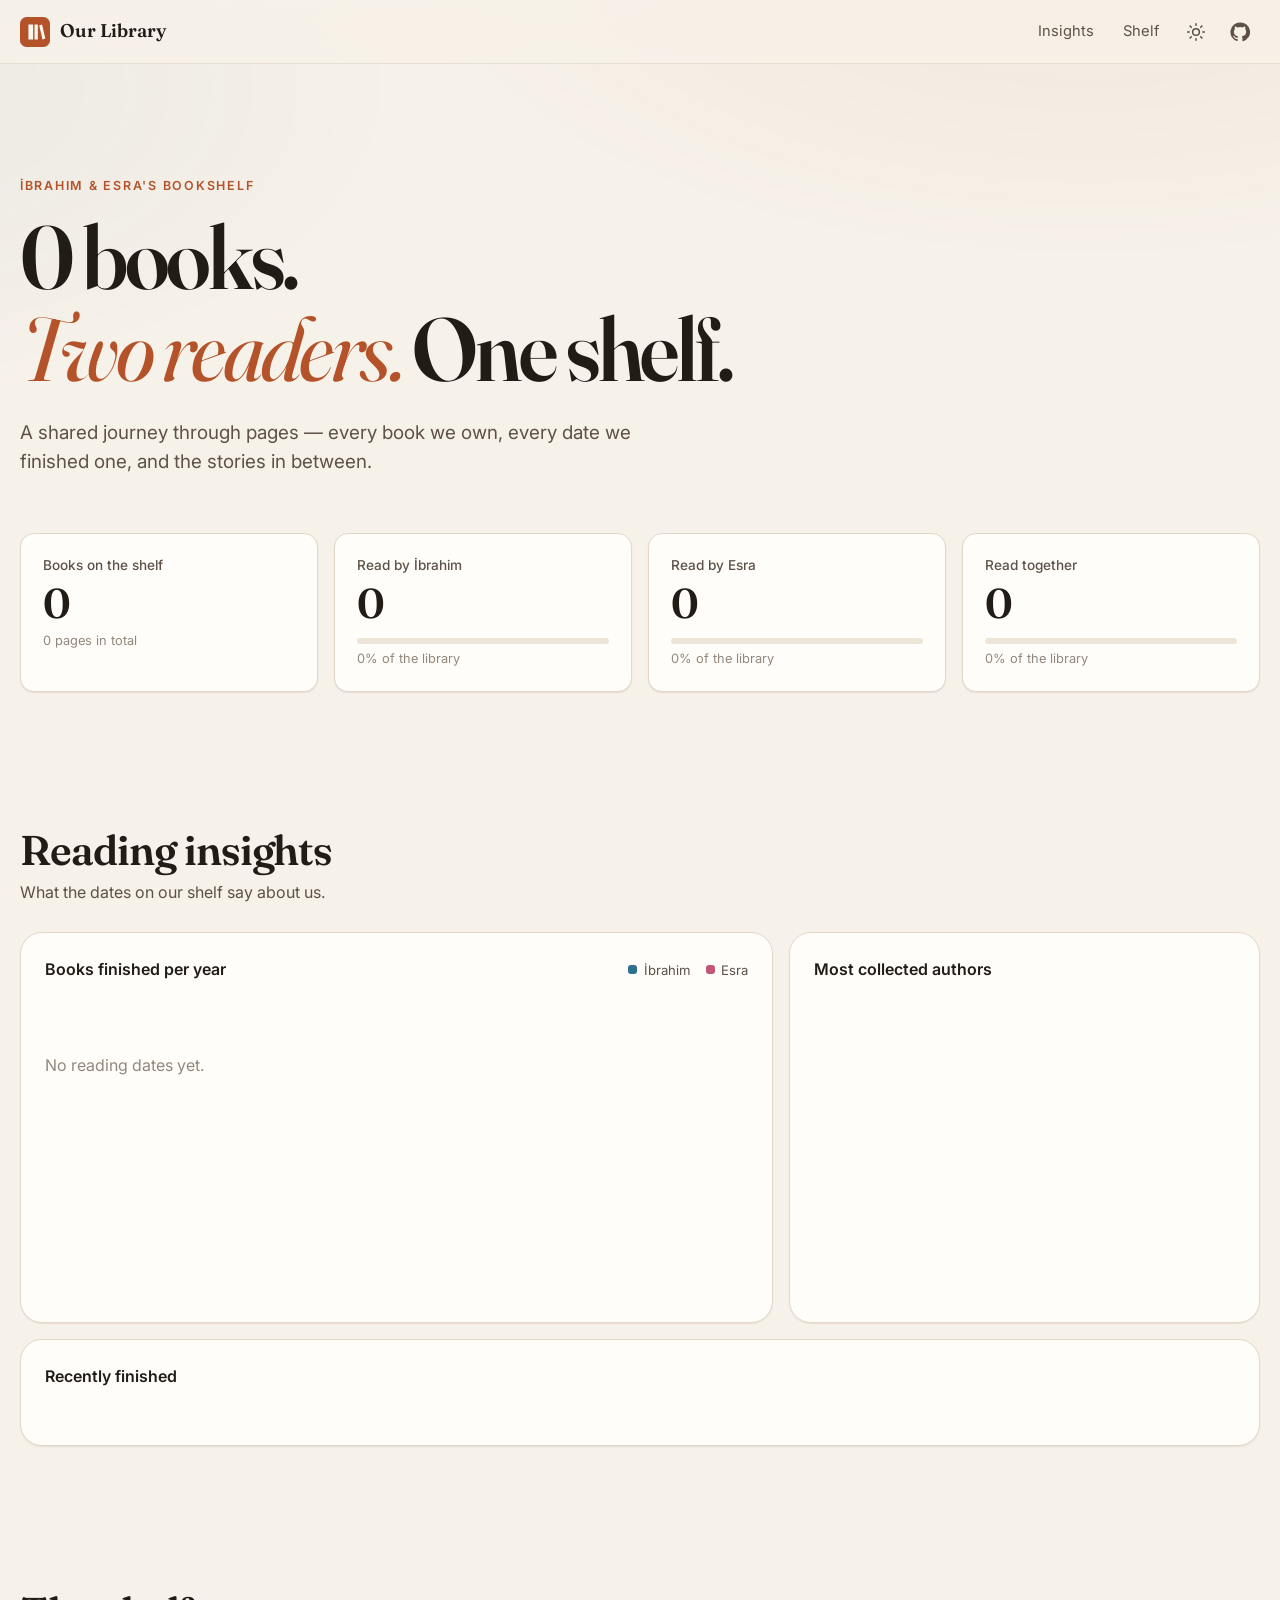
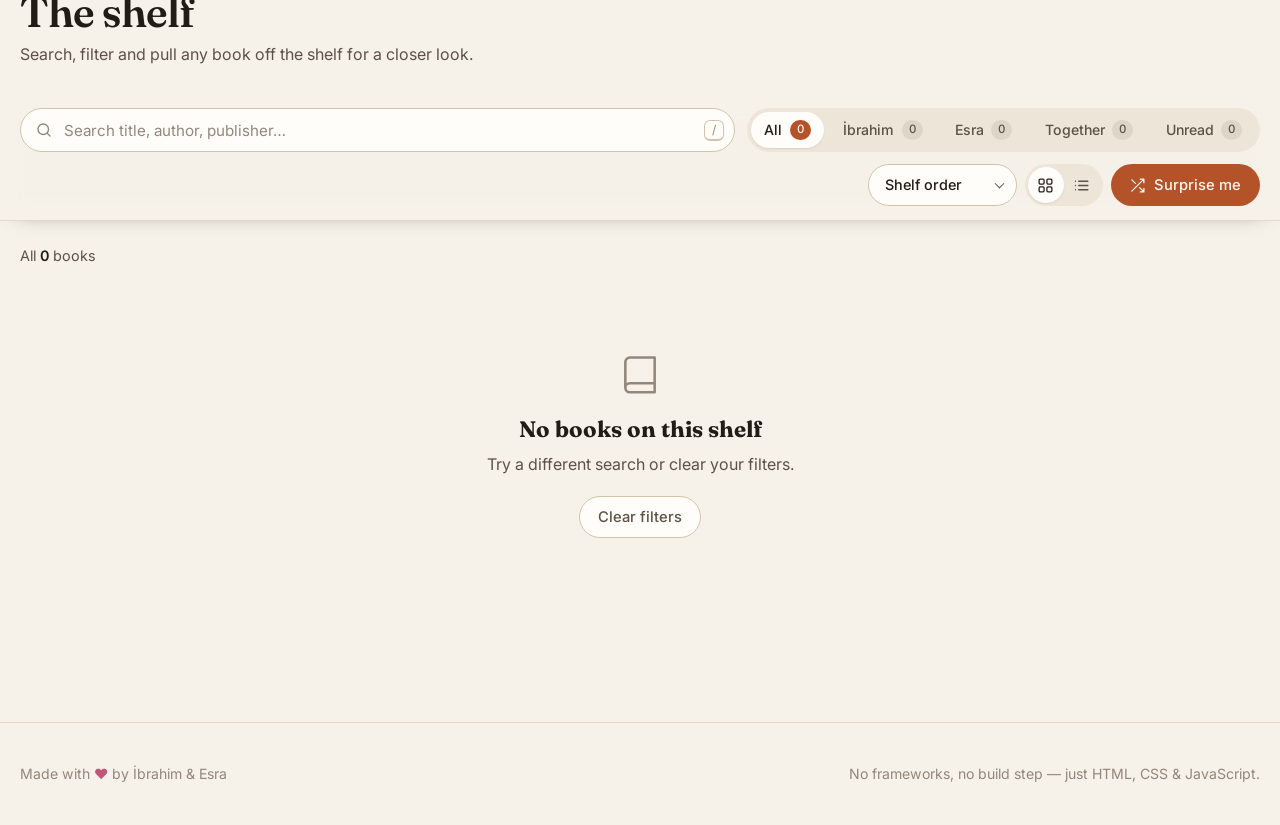
==== index.html @ d7574890 "Redesign the site with a new look and reading insights - New layout with light and dark themes - A g" ====
<!DOCTYPE html>
<html lang="en" data-theme="light">
<head>
    <meta charset="UTF-8">
    <meta name="viewport" content="width=device-width, initial-scale=1.0">
    <title>Our Digital Library · İbrahim &amp; Esra</title>
    <meta name="description" content="A personal library of 470+ books — searchable, filterable and full of reading insights, curated by İbrahim and Esra.">
    <meta name="theme-color" content="#f6f1e9" media="(prefers-color-scheme: light)">
    <meta name="theme-color" content="#14110f" media="(prefers-color-scheme: dark)">
    <meta property="og:title" content="Our Digital Library">
    <meta property="og:description" content="A shared journey through pages — İbrahim &amp; Esra's personal library.">
    <meta property="og:type" content="website">
    <meta property="og:url" content="https://cevherk.github.io/library/">
    <link rel="icon" href="data:image/svg+xml,%3Csvg xmlns='http://www.w3.org/2000/svg' viewBox='0 0 64 64'%3E%3Crect width='64' height='64' rx='14' fill='%23b4532a'/%3E%3Cpath d='M18 16h10v32H18zM31 16h7v32h-7zM41 18l6-2 7 30-6 2z' fill='%23f6f1e9'/%3E%3C/svg%3E">

    <!-- Apply saved / system theme before first paint to avoid a flash -->
    <script>
        (function () {
            try {
                var saved = localStorage.getItem('library-theme');
                var dark = saved ? saved === 'dark' : window.matchMedia('(prefers-color-scheme: dark)').matches;
                document.documentElement.setAttribute('data-theme', dark ? 'dark' : 'light');
            } catch (e) {}
        })();
    </script>

    <link rel="preconnect" href="https://fonts.googleapis.com">
    <link rel="preconnect" href="https://fonts.gstatic.com" crossorigin>
    <link href="https://fonts.googleapis.com/css2?family=Fraunces:ital,opsz,wght@0,9..144,400;0,9..144,600;0,9..144,700;1,9..144,400&family=Inter:wght@400;500;600&display=swap" rel="stylesheet">
    <link rel="stylesheet" href="style.css">
</head>
<body>
    <a class="skip-link" href="#shelf">Skip to books</a>

    <!-- ============ Top bar ============ -->
    <nav class="topbar" aria-label="Primary">
        <div class="container topbar-inner">
            <a class="brand" href="./" aria-label="Our Digital Library — home">
                <svg class="brand-mark" viewBox="0 0 64 64" aria-hidden="true">
                    <rect width="64" height="64" rx="14" />
                    <path d="M18 16h10v32H18zM31 16h7v32h-7zM41 18l6-2 7 30-6 2z" />
                </svg>
                <span>Our Library</span>
            </a>
            <div class="topbar-actions">
                <a class="nav-link" href="#insights">Insights</a>
                <a class="nav-link" href="#shelf">Shelf</a>
                <button class="icon-btn" id="themeToggle" type="button" aria-label="Toggle dark mode">
                    <svg class="icon-sun" viewBox="0 0 24 24" aria-hidden="true"><circle cx="12" cy="12" r="4"/><path d="M12 2v2M12 20v2M4.93 4.93l1.41 1.41M17.66 17.66l1.41 1.41M2 12h2M20 12h2M4.93 19.07l1.41-1.41M17.66 6.34l1.41-1.41"/></svg>
                    <svg class="icon-moon" viewBox="0 0 24 24" aria-hidden="true"><path d="M21 12.79A9 9 0 1 1 11.21 3 7 7 0 0 0 21 12.79z"/></svg>
                </button>
                <a class="icon-btn" href="https://github.com/cevherk/library" target="_blank" rel="noopener" aria-label="Source code on GitHub">
                    <svg viewBox="0 0 24 24" aria-hidden="true" class="icon-fill"><path d="M12 .5a11.5 11.5 0 0 0-3.64 22.41c.58.1.79-.25.79-.56v-2c-3.2.7-3.88-1.37-3.88-1.37-.52-1.33-1.28-1.69-1.28-1.69-1.05-.72.08-.7.08-.7 1.16.08 1.77 1.19 1.77 1.19 1.03 1.77 2.7 1.26 3.36.96.1-.75.4-1.26.73-1.55-2.56-.29-5.24-1.28-5.24-5.7 0-1.26.45-2.29 1.19-3.1-.12-.29-.52-1.46.11-3.05 0 0 .97-.31 3.17 1.18a11 11 0 0 1 5.77 0c2.2-1.49 3.17-1.18 3.17-1.18.63 1.59.23 2.76.11 3.05.74.81 1.19 1.84 1.19 3.1 0 4.43-2.69 5.41-5.25 5.69.41.36.78 1.06.78 2.14v3.17c0 .31.21.67.8.56A11.5 11.5 0 0 0 12 .5z"/></svg>
                </a>
            </div>
        </div>
    </nav>

    <!-- ============ Hero ============ -->
    <header class="hero">
        <div class="container">
            <p class="eyebrow reveal">İbrahim &amp; Esra's bookshelf</p>
            <h1 class="hero-title reveal">
                <span id="heroCount">470</span> books.<br>
                <em>Two readers.</em> One shelf.
            </h1>
            <p class="hero-lead reveal">A shared journey through pages — every book we own, every date we finished one, and the stories in between.</p>

            <div class="stats" id="libraryStats" aria-live="polite">
                <!-- Stats injected by app.js -->
            </div>
        </div>
    </header>

    <main>
        <!-- ============ Insights ============ -->
        <section class="section" id="insights" aria-labelledby="insightsTitle">
            <div class="container">
                <div class="section-head">
                    <h2 id="insightsTitle" class="section-title">Reading insights</h2>
                    <p class="section-sub">What the dates on our shelf say about us.</p>
                </div>

                <div class="insights-grid">
                    <article class="panel panel-chart reveal">
                        <header class="panel-head">
                            <h3>Books finished per year</h3>
                            <div class="legend">
                                <span class="legend-item"><i class="dot dot-ibrahim"></i>İbrahim</span>
                                <span class="legend-item"><i class="dot dot-esra"></i>Esra</span>
                            </div>
                        </header>
                        <div class="chart" id="yearChart" role="img" aria-label="Bar chart of books finished per year"></div>
                    </article>

                    <article class="panel reveal">
                        <header class="panel-head"><h3>Most collected authors</h3></header>
                        <ol class="rank-list" id="topAuthors"></ol>
                    </article>

                    <article class="panel panel-wide reveal">
                        <header class="panel-head">
                            <h3>Recently finished</h3>
                            <span class="panel-meta" id="recentMeta"></span>
                        </header>
                        <div class="recent-strip" id="recentReads"></div>
                    </article>
                </div>
            </div>
        </section>

        <!-- ============ Shelf ============ -->
        <section class="section section-shelf" id="shelf" aria-labelledby="shelfTitle">
            <div class="container">
                <div class="section-head">
                    <h2 id="shelfTitle" class="section-title">The shelf</h2>
                    <p class="section-sub">Search, filter and pull any book off the shelf for a closer look.</p>
                </div>
            </div>

            <div class="toolbar" id="toolbar">
                <div class="container toolbar-inner">
                    <label class="search" for="searchInput">
                        <svg viewBox="0 0 24 24" aria-hidden="true"><circle cx="11" cy="11" r="7"/><path d="m20 20-3.5-3.5"/></svg>
                        <input type="search" id="searchInput" placeholder="Search title, author, publisher…" autocomplete="off" spellcheck="false">
                        <kbd class="search-kbd" aria-hidden="true">/</kbd>
                    </label>

                    <div class="chips" id="readerFilter" role="radiogroup" aria-label="Filter by reader"></div>

                    <div class="toolbar-end">
                        <label class="select">
                            <span class="sr-only">Sort books</span>
                            <select id="sortSelect">
                                <option value="shelf">Shelf order</option>
                                <option value="recent">Recently read</option>
                                <option value="title">Title A–Z</option>
                                <option value="author">Author A–Z</option>
                                <option value="pages-desc">Longest first</option>
                                <option value="pages-asc">Shortest first</option>
                            </select>
                        </label>
                        <div class="view-toggle" role="group" aria-label="Layout">
                            <button type="button" class="icon-btn" data-view="grid" aria-label="Grid view" aria-pressed="true">
                                <svg viewBox="0 0 24 24" aria-hidden="true"><rect x="3" y="3" width="7" height="7" rx="1.5"/><rect x="14" y="3" width="7" height="7" rx="1.5"/><rect x="3" y="14" width="7" height="7" rx="1.5"/><rect x="14" y="14" width="7" height="7" rx="1.5"/></svg>
                            </button>
                            <button type="button" class="icon-btn" data-view="list" aria-label="List view" aria-pressed="false">
                                <svg viewBox="0 0 24 24" aria-hidden="true"><path d="M8 6h13M8 12h13M8 18h13M3.5 6h.01M3.5 12h.01M3.5 18h.01"/></svg>
                            </button>
                        </div>
                        <button type="button" class="btn btn-accent" id="randomBtn">
                            <svg viewBox="0 0 24 24" aria-hidden="true"><path d="M16 3h5v5M4 20 21 3M21 16v5h-5M15 15l6 6M4 4l5 5"/></svg>
                            <span>Surprise me</span>
                        </button>
                    </div>
                </div>
            </div>

            <div class="container">
                <p class="results-info" id="resultsInfo" aria-live="polite"></p>
                <div class="books" id="bookShelf" data-view="grid"></div>
                <div class="sentinel" id="sentinel" aria-hidden="true"></div>

                <div id="noResults" class="empty hidden">
                    <svg viewBox="0 0 24 24" aria-hidden="true"><path d="M4 19.5A2.5 2.5 0 0 1 6.5 17H20V3H6.5A2.5 2.5 0 0 0 4 5.5v14zM4 19.5A2.5 2.5 0 0 0 6.5 22H20v-5"/></svg>
                    <h3>No books on this shelf</h3>
                    <p>Try a different search or clear your filters.</p>
                    <button type="button" class="btn" id="clearFilters">Clear filters</button>
                </div>
            </div>
        </section>
    </main>

    <footer class="footer">
        <div class="container footer-inner">
            <p>Made with <span class="heart" aria-label="love">♥</span> by İbrahim &amp; Esra</p>
            <p class="footer-meta">No frameworks, no build step — just HTML, CSS &amp; JavaScript.</p>
        </div>
    </footer>

    <!-- ============ Book detail dialog ============ -->
    <dialog class="modal" id="bookModal" aria-labelledby="modalTitle">
        <div class="modal-body" id="modalBody"></div>
        <button class="icon-btn modal-close" type="button" id="modalClose" aria-label="Close">
            <svg viewBox="0 0 24 24" aria-hidden="true"><path d="M18 6 6 18M6 6l12 12"/></svg>
        </button>
    </dialog>

    <script src="data.js"></script>
    <script src="app.js" defer></script>
</body>
</html>
---- style.css ----
/* ==========================================================================
   Our Digital Library — design system
   ========================================================================== */

:root {
    --font-display: 'Fraunces', 'Iowan Old Style', Georgia, serif;
    --font-body: 'Inter', system-ui, -apple-system, 'Segoe UI', sans-serif;

    --bg: #f6f1e9;
    --bg-elev: #fffdf9;
    --bg-sunk: #ede5d8;
    --ink: #221c17;
    --ink-soft: #5d5148;
    --ink-faint: #93877c;
    --line: #e3d8c8;
    --line-strong: #d2c3ad;
    --accent: #b4532a;
    --accent-ink: #fff8f0;
    --ibrahim: #2f6f8f;
    --esra: #c0577a;
    --both: #6b8f4e;

    --radius-sm: 8px;
    --radius: 14px;
    --radius-lg: 22px;
    --shadow-sm: 0 1px 2px rgba(60, 40, 20, .06), 0 1px 1px rgba(60, 40, 20, .04);
    --shadow: 0 10px 30px -12px rgba(60, 40, 20, .25), 0 2px 6px rgba(60, 40, 20, .05);
    --shadow-lg: 0 30px 60px -20px rgba(40, 25, 10, .35), 0 8px 20px -8px rgba(40, 25, 10, .15);
    --ease: cubic-bezier(.2, .8, .2, 1);
    --topbar-h: 64px;

    color-scheme: light;
}

[data-theme='dark'] {
    --bg: #14110f;
    --bg-elev: #1d1916;
    --bg-sunk: #0f0d0b;
    --ink: #f2ebe1;
    --ink-soft: #bfb3a5;
    --ink-faint: #85796d;
    --line: #2c2621;
    --line-strong: #3b332c;
    --accent: #e07a4a;
    --accent-ink: #1a0f08;
    --ibrahim: #6bb3d6;
    --esra: #ea8fae;
    --both: #9cc47a;
    --shadow-sm: 0 1px 2px rgba(0, 0, 0, .4);
    --shadow: 0 12px 30px -12px rgba(0, 0, 0, .7);
    --shadow-lg: 0 30px 60px -20px rgba(0, 0, 0, .8);

    color-scheme: dark;
}

/* ---------- Reset & base ---------- */
*, *::before, *::after { box-sizing: border-box; }
* { margin: 0; }

html {
    -webkit-text-size-adjust: 100%;
    scroll-behavior: smooth;
    scroll-padding-top: calc(var(--topbar-h) + 80px);
}

body {
    font-family: var(--font-body);
    font-size: 16px;
    line-height: 1.55;
    color: var(--ink);
    background: var(--bg);
    -webkit-font-smoothing: antialiased;
    text-rendering: optimizeLegibility;
    min-height: 100vh;
    transition: background-color .4s var(--ease), color .4s var(--ease);
}

body.no-scroll { overflow: hidden; }

/* subtle paper grain */
body::before {
    content: '';
    position: fixed;
    inset: 0;
    pointer-events: none;
    z-index: -1;
    opacity: .5;
    background:
        radial-gradient(1200px 600px at 85% -10%, color-mix(in srgb, var(--accent) 12%, transparent), transparent 60%),
        radial-gradient(900px 500px at -10% 10%, color-mix(in srgb, var(--ibrahim) 10%, transparent), transparent 60%);
}

img, svg { display: block; }
button, input, select { font: inherit; color: inherit; }
button { cursor: pointer; background: none; border: 0; padding: 0; }
a { color: inherit; text-decoration: none; }

svg { width: 20px; height: 20px; fill: none; stroke: currentColor; stroke-width: 1.8; stroke-linecap: round; stroke-linejoin: round; }
svg.icon-fill { fill: currentColor; stroke: none; }

:focus-visible {
    outline: 2px solid var(--accent);
    outline-offset: 3px;
    border-radius: 6px;
}

.sr-only {
    position: absolute !important;
    width: 1px; height: 1px;
    padding: 0; margin: -1px;
    overflow: hidden; clip: rect(0 0 0 0);
    white-space: nowrap; border: 0;
}

.hidden { display: none !important; }
.muted { color: var(--ink-faint); }

.skip-link {
    position: absolute;
    left: 1rem; top: -100px;
    z-index: 100;
    background: var(--ink);
    color: var(--bg);
    padding: .6rem 1rem;
    border-radius: var(--radius-sm);
}
.skip-link:focus { top: 1rem; }

.container {
    width: min(1240px, 100% - 2.5rem);
    margin-inline: auto;
}

/* ---------- Buttons ---------- */
.icon-btn {
    display: inline-grid;
    place-items: center;
    width: 40px; height: 40px;
    border-radius: 999px;
    color: var(--ink-soft);
    transition: background-color .2s, color .2s, transform .2s var(--ease);
}
.icon-btn:hover { background: var(--bg-sunk); color: var(--ink); }
.icon-btn:active { transform: scale(.94); }

.btn {
    display: inline-flex;
    align-items: center;
    gap: .5rem;
    height: 42px;
    padding: 0 1.1rem;
    border-radius: 999px;
    font-weight: 500;
    font-size: .92rem;
    background: var(--bg-elev);
    border: 1px solid var(--line-strong);
    transition: transform .2s var(--ease), background-color .2s, box-shadow .2s;
    white-space: nowrap;
}
.btn:hover { box-shadow: var(--shadow-sm); transform: translateY(-1px); }
.btn:active { transform: translateY(0) scale(.98); }
.btn svg { width: 17px; height: 17px; }

.btn-accent {
    background: var(--accent);
    color: var(--accent-ink);
    border-color: transparent;
}
.btn-accent:hover { background: color-mix(in srgb, var(--accent) 88%, var(--ink)); }

/* ---------- Top bar ---------- */
.topbar {
    position: sticky;
    top: 0;
    z-index: 40;
    height: var(--topbar-h);
    background: color-mix(in srgb, var(--bg) 78%, transparent);
    backdrop-filter: saturate(1.6) blur(14px);
    -webkit-backdrop-filter: saturate(1.6) blur(14px);
    border-bottom: 1px solid color-mix(in srgb, var(--line) 70%, transparent);
}
.topbar-inner {
    height: 100%;
    display: flex;
    align-items: center;
    justify-content: space-between;
}
.brand {
    display: inline-flex;
    align-items: center;
    gap: .65rem;
    font-family: var(--font-display);
    font-weight: 600;
    font-size: 1.15rem;
    letter-spacing: -.01em;
}
.brand-mark { width: 30px; height: 30px; stroke: none; }
.brand-mark rect { fill: var(--accent); }
.brand-mark path { fill: var(--accent-ink); }

.topbar-actions { display: flex; align-items: center; gap: .25rem; }
.nav-link {
    padding: .45rem .8rem;
    border-radius: 999px;
    font-size: .92rem;
    color: var(--ink-soft);
    transition: color .2s, background-color .2s;
}
.nav-link:hover { color: var(--ink); background: var(--bg-sunk); }

#themeToggle .icon-moon { display: none; }
[data-theme='dark'] #themeToggle .icon-sun { display: none; }
[data-theme='dark'] #themeToggle .icon-moon { display: block; }

/* ---------- Hero ---------- */
.hero { padding: clamp(3.5rem, 9vw, 7rem) 0 clamp(2.5rem, 6vw, 4rem); }

.eyebrow {
    font-size: .78rem;
    font-weight: 600;
    letter-spacing: .14em;
    text-transform: uppercase;
    color: var(--accent);
    margin-bottom: 1rem;
}

.hero-title {
    font-family: var(--font-display);
    font-weight: 600;
    font-size: clamp(2.6rem, 7.2vw, 5.6rem);
    line-height: 1.02;
    letter-spacing: -.035em;
    font-variation-settings: 'opsz' 144;
    max-width: 14ch;
}
.hero-title em {
    font-style: italic;
    font-weight: 400;
    color: var(--accent);
}
#heroCount { font-variant-numeric: tabular-nums; }

.hero-lead {
    margin-top: 1.5rem;
    max-width: 52ch;
    font-size: clamp(1.02rem, 1.6vw, 1.18rem);
    color: var(--ink-soft);
}

.stats {
    margin-top: clamp(2.5rem, 5vw, 3.5rem);
    display: grid;
    grid-template-columns: repeat(4, 1fr);
    gap: 1rem;
}
.stat {
    display: flex;
    flex-direction: column;
    gap: .35rem;
    padding: 1.35rem 1.4rem;
    background: var(--bg-elev);
    border: 1px solid var(--line);
    border-radius: var(--radius);
    box-shadow: var(--shadow-sm);
}
.stat-label { font-size: .85rem; color: var(--ink-soft); font-weight: 500; }
.stat-value {
    font-family: var(--font-display);
    font-size: 2.6rem;
    font-weight: 600;
    line-height: 1.05;
    letter-spacing: -.03em;
    font-variant-numeric: tabular-nums;
}
.stat-sub { font-size: .8rem; color: var(--ink-faint); }

.meter {
    height: 6px;
    margin-top: .4rem;
    border-radius: 99px;
    background: var(--bg-sunk);
    overflow: hidden;
}
.meter span {
    display: block;
    height: 100%;
    width: var(--w);
    border-radius: inherit;
    background: var(--tone, var(--accent));
    transform-origin: left;
    animation: grow 1.2s var(--ease) both .2s;
}
.meter-ibrahim { --tone: var(--ibrahim); }
.meter-esra { --tone: var(--esra); }
.meter-both { --tone: var(--both); }

@keyframes grow { from { transform: scaleX(0); } }

/* ---------- Sections ---------- */
.section { padding: clamp(2.5rem, 6vw, 4.5rem) 0; }
.section-head { margin-bottom: 1.75rem; }
.section-title {
    font-family: var(--font-display);
    font-weight: 600;
    font-size: clamp(1.8rem, 3.5vw, 2.6rem);
    letter-spacing: -.025em;
    line-height: 1.1;
}
.section-sub { margin-top: .4rem; color: var(--ink-soft); }

/* ---------- Insights ---------- */
.insights-grid {
    display: grid;
    grid-template-columns: 1.6fr 1fr;
    gap: 1rem;
}
.panel {
    background: var(--bg-elev);
    border: 1px solid var(--line);
    border-radius: var(--radius-lg);
    padding: 1.5rem;
    box-shadow: var(--shadow-sm);
    min-width: 0;
}
.panel-wide { grid-column: 1 / -1; }
.panel-head {
    display: flex;
    align-items: center;
    justify-content: space-between;
    gap: 1rem;
    margin-bottom: 1.25rem;
    flex-wrap: wrap;
}
.panel-head h3 { font-size: 1rem; font-weight: 600; }
.panel-meta { font-size: .82rem; color: var(--ink-faint); }

.legend { display: flex; gap: 1rem; font-size: .82rem; color: var(--ink-soft); }
.legend-item { display: inline-flex; align-items: center; gap: .4rem; }
.dot { width: 9px; height: 9px; border-radius: 3px; display: inline-block; }
.dot-ibrahim { background: var(--ibrahim); }
.dot-esra { background: var(--esra); }

/* bar chart */
.chart { height: 240px; }
.bars {
    height: 100%;
    display: grid;
    grid-template-columns: repeat(var(--cols), 1fr);
    gap: clamp(4px, 1vw, 12px);
    align-items: end;
    border-bottom: 1px solid var(--line);
    background-image: linear-gradient(to top, var(--line) 1px, transparent 1px);
    background-size: 100% 25%;
}
.bar-group {
    position: relative;
    height: 100%;
    display: flex;
    flex-direction: column;
    justify-content: flex-end;
    outline: none;
}
.bar-pair {
    flex: 1;
    display: flex;
    align-items: flex-end;
    justify-content: center;
    gap: 3px;
}
.bar {
    flex: 1;
    max-width: 18px;
    height: var(--h);
    min-height: 2px;
    border-radius: 5px 5px 2px 2px;
    transform-origin: bottom;
    transition: filter .2s, transform .2s var(--ease);
}
.is-visible .bar { animation: rise .9s var(--ease) both; }
.bar-ibrahim { background: var(--ibrahim); }
.bar-esra { background: var(--esra); animation-delay: .08s !important; }
.bar-label {
    position: absolute;
    bottom: -1.6rem;
    left: 0; right: 0;
    text-align: center;
    font-size: .72rem;
    color: var(--ink-faint);
    font-variant-numeric: tabular-nums;
}
.bar-tip {
    position: absolute;
    bottom: calc(100% + 6px);
    left: 50%;
    transform: translate(-50%, 4px);
    padding: .45rem .65rem;
    border-radius: var(--radius-sm);
    background: var(--ink);
    color: var(--bg);
    font-size: .75rem;
    line-height: 1.35;
    white-space: nowrap;
    pointer-events: none;
    opacity: 0;
    transition: opacity .15s, transform .15s var(--ease);
    z-index: 2;
}
.bar-group:hover .bar-tip,
.bar-group:focus-visible .bar-tip { opacity: 1; transform: translate(-50%, 0); }
.bar-group:hover .bar,
.bar-group:focus-visible .bar { filter: brightness(1.12); }
.panel-chart .chart { height: 270px; margin-bottom: 1.6rem; padding-top: 3.2rem; }

@keyframes rise { from { transform: scaleY(0); } }

/* top authors */
.rank-list { list-style: none; padding: 0; display: grid; gap: .25rem; }
.rank {
    width: 100%;
    display: grid;
    grid-template-columns: 1fr auto;
    gap: .35rem .75rem;
    align-items: center;
    padding: .55rem .6rem;
    border-radius: var(--radius-sm);
    text-align: left;
    transition: background-color .2s;
}
.rank:hover { background: var(--bg-sunk); }
.rank-name { font-size: .92rem; font-weight: 500; white-space: nowrap; overflow: hidden; text-overflow: ellipsis; }
.rank-count { font-size: .82rem; color: var(--ink-faint); font-variant-numeric: tabular-nums; }
.rank-bar {
    grid-column: 1 / -1;
    position: relative;
    height: 4px;
    border-radius: 99px;
    background: var(--bg-sunk);
    overflow: hidden;
}
.rank-bar span {
    position: absolute;
    inset: 0 auto 0 0;
    width: var(--w);
    border-radius: inherit;
    background: color-mix(in srgb, var(--accent) 35%, transparent);
}
.rank-bar .rank-read { background: var(--accent); }

/* recent strip */
.recent-strip {
    display: grid;
    grid-auto-flow: column;
    grid-auto-columns: 128px;
    gap: 1.1rem;
    overflow-x: auto;
    padding: .25rem .25rem 1rem;
    margin: -.25rem;
    scroll-snap-type: x mandatory;
    scrollbar-width: thin;
}
.recent {
    display: flex;
    flex-direction: column;
    gap: .45rem;
    text-align: left;
    scroll-snap-align: start;
}
.recent .cover { transition: transform .35s var(--ease), box-shadow .35s var(--ease); }
.recent:hover .cover { transform: translateY(-4px) rotate(-1deg); box-shadow: var(--shadow-lg); }
.recent-title {
    font-size: .84rem;
    font-weight: 500;
    line-height: 1.3;
    display: -webkit-box;
    -webkit-line-clamp: 2;
    -webkit-box-orient: vertical;
    overflow: hidden;
}
.recent-meta { display: inline-flex; align-items: center; gap: .4rem; font-size: .75rem; color: var(--ink-faint); }

/* ---------- Toolbar ---------- */
.toolbar {
    position: sticky;
    top: var(--topbar-h);
    z-index: 30;
    padding: .85rem 0;
    background: color-mix(in srgb, var(--bg) 85%, transparent);
    backdrop-filter: saturate(1.5) blur(12px);
    -webkit-backdrop-filter: saturate(1.5) blur(12px);
    border-bottom: 1px solid transparent;
    transition: border-color .25s, box-shadow .25s;
}
.toolbar.is-stuck {
    border-bottom-color: var(--line);
    box-shadow: 0 10px 20px -18px rgba(0, 0, 0, .4);
}
.toolbar-inner {
    display: flex;
    flex-wrap: wrap;
    align-items: center;
    gap: .75rem;
}

.search {
    flex: 1 1 200px;
    position: relative;
    display: flex;
    align-items: center;
    height: 44px;
    padding: 0 .6rem 0 .9rem;
    gap: .55rem;
    background: var(--bg-elev);
    border: 1px solid var(--line-strong);
    border-radius: 999px;
    transition: border-color .2s, box-shadow .2s;
    cursor: text;
}
.search:focus-within {
    border-color: var(--accent);
    box-shadow: 0 0 0 4px color-mix(in srgb, var(--accent) 18%, transparent);
}
.search svg { width: 18px; height: 18px; color: var(--ink-faint); flex: none; }
.search input {
    flex: 1;
    min-width: 0;
    height: 100%;
    border: 0;
    background: transparent;
    outline: none;
    font-size: .95rem;
}
.search input::placeholder { color: var(--ink-faint); }
.search input::-webkit-search-cancel-button { cursor: pointer; }
.search-kbd {
    font-family: var(--font-body);
    font-size: .75rem;
    color: var(--ink-faint);
    border: 1px solid var(--line-strong);
    border-bottom-width: 2px;
    border-radius: 6px;
    padding: 0 .45rem;
    line-height: 1.5;
}
.search:focus-within .search-kbd { opacity: 0; }

.chips {
    display: flex;
    gap: .35rem;
    padding: 4px;
    background: var(--bg-sunk);
    border-radius: 999px;
    overflow-x: auto;
    scrollbar-width: none;
}
.chips::-webkit-scrollbar { display: none; }
.chip {
    display: inline-flex;
    align-items: center;
    gap: .45rem;
    height: 36px;
    padding: 0 .85rem;
    border-radius: 999px;
    font-size: .88rem;
    font-weight: 500;
    color: var(--ink-soft);
    white-space: nowrap;
    transition: background-color .2s, color .2s, box-shadow .2s;
}
.chip:hover { color: var(--ink); }
.chip.is-active {
    background: var(--bg-elev);
    color: var(--ink);
    box-shadow: var(--shadow-sm);
}
.chip-count {
    font-size: .72rem;
    font-variant-numeric: tabular-nums;
    padding: 1px 7px;
    border-radius: 99px;
    background: color-mix(in srgb, var(--ink) 8%, transparent);
    color: var(--ink-soft);
}
.chip.is-active .chip-count { background: var(--accent); color: var(--accent-ink); }

.toolbar-end { display: flex; align-items: center; gap: .5rem; margin-left: auto; }

.select { position: relative; }
.select::after {
    content: '';
    position: absolute;
    right: 14px; top: 50%;
    width: 7px; height: 7px;
    border-right: 1.8px solid var(--ink-soft);
    border-bottom: 1.8px solid var(--ink-soft);
    transform: translateY(-70%) rotate(45deg);
    pointer-events: none;
}
.select select {
    appearance: none;
    height: 42px;
    padding: 0 2.3rem 0 1rem;
    border-radius: 999px;
    border: 1px solid var(--line-strong);
    background: var(--bg-elev);
    font-size: .9rem;
    font-weight: 500;
    cursor: pointer;
}

.view-toggle {
    display: flex;
    padding: 3px;
    border-radius: 999px;
    background: var(--bg-sunk);
}
.view-toggle .icon-btn { width: 36px; height: 36px; }
.view-toggle svg { width: 17px; height: 17px; }
.view-toggle [aria-pressed='true'] { background: var(--bg-elev); color: var(--ink); box-shadow: var(--shadow-sm); }

.results-info {
    margin: 1.5rem 0 1.25rem;
    font-size: .9rem;
    color: var(--ink-soft);
}
.results-info strong { color: var(--ink); font-weight: 600; }

/* ---------- Generated book covers ---------- */
.cover {
    --bg: #333; --fg: #eee; --accent: #c90;
    position: relative;
    aspect-ratio: 2 / 3;
    width: 100%;
    border-radius: 3px 8px 8px 3px;
    overflow: hidden;
    background: var(--bg);
    color: var(--fg);
    box-shadow: var(--shadow);
    isolation: isolate;
    container-type: inline-size;
}
/* spine + sheen */
.cover::before {
    content: '';
    position: absolute;
    inset: 0;
    z-index: 3;
    pointer-events: none;
    background:
        linear-gradient(90deg, rgba(0, 0, 0, .28) 0, rgba(255, 255, 255, .14) 3%, rgba(0, 0, 0, .12) 6%, transparent 9%),
        linear-gradient(115deg, rgba(255, 255, 255, .14), transparent 40%);
}
.cover-art { position: absolute; inset: 0; z-index: 1; }
.cover-text {
    position: absolute;
    inset: 12% 10% 9% 14%;
    z-index: 2;
    display: flex;
    flex-direction: column;
    justify-content: space-between;
    gap: .5rem;
}
.cover-title {
    font-family: var(--font-display);
    font-weight: 600;
    font-size: clamp(.7rem, 11.5cqi, 1.6rem);
    line-height: 1.08;
    letter-spacing: -.01em;
    display: -webkit-box;
    -webkit-line-clamp: 5;
    -webkit-box-orient: vertical;
    overflow: hidden;
    overflow-wrap: anywhere;
    hyphens: auto;
}
.cover-author {
    font-size: clamp(.5rem, 6.5cqi, .8rem);
    font-weight: 600;
    letter-spacing: .1em;
    text-transform: uppercase;
    opacity: .85;
    display: -webkit-box;
    -webkit-line-clamp: 2;
    -webkit-box-orient: vertical;
    overflow: hidden;
}

/* pattern variants */
.cover--band .cover-art {
    background: linear-gradient(var(--accent), var(--accent)) 0 62% / 100% 7% no-repeat;
}
.cover--circle .cover-art {
    background: radial-gradient(circle at 78% 72%, var(--accent) 0 22%, transparent 22.5%),
                radial-gradient(circle at 78% 72%, transparent 0 28%, color-mix(in srgb, var(--accent) 45%, transparent) 28.5% 29.5%, transparent 30%);
}
.cover--frame .cover-art {
    inset: 6% 6% 6% 9%;
    border: 1.5px solid color-mix(in srgb, var(--fg) 55%, transparent);
    outline: 1px solid color-mix(in srgb, var(--fg) 25%, transparent);
    outline-offset: 4px;
}
.cover--diagonal .cover-art {
    background: linear-gradient(155deg, transparent 58%, var(--accent) 58.2% 66%, transparent 66.2% 70%, color-mix(in srgb, var(--accent) 50%, transparent) 70.2% 73%, transparent 73.2%);
}
.cover--dots .cover-art {
    background-image: radial-gradient(color-mix(in srgb, var(--accent) 70%, transparent) 1.4px, transparent 1.6px);
    background-size: 11px 11px;
    background-position: 0 0;
    mask-image: linear-gradient(to top, #000 0 38%, transparent 55%);
    -webkit-mask-image: linear-gradient(to top, #000 0 38%, transparent 55%);
}
.cover--split .cover-art {
    background: linear-gradient(to top, var(--accent) 0 34%, transparent 34%);
}
.cover--split .cover-author { color: var(--bg); opacity: 1; }

.cover--sm .cover-text { inset: 10% 9% 8% 13%; }
.cover--lg { border-radius: 4px 12px 12px 4px; box-shadow: var(--shadow-lg); }

/* ---------- Books grid ---------- */
.books {
    display: grid;
    grid-template-columns: repeat(auto-fill, minmax(170px, 1fr));
    gap: 2.25rem 1.5rem;
}
.book {
    animation: fadeUp .6s var(--ease) both;
    animation-delay: calc(min(var(--i), 16) * 25ms);
}
.book-hit {
    width: 100%;
    display: flex;
    flex-direction: column;
    gap: .9rem;
    text-align: left;
    border-radius: var(--radius-sm);
    perspective: 900px;
}
.book-hit .cover {
    transform-origin: left center;
    transition: transform .45s var(--ease), box-shadow .45s var(--ease);
}
.book-hit:hover .cover,
.book-hit:focus-visible .cover {
    transform: rotateY(-14deg) translateY(-6px);
    box-shadow: 18px 22px 40px -18px rgba(30, 15, 5, .55), var(--shadow);
}
.book-info { display: flex; flex-direction: column; gap: .2rem; min-width: 0; }
.book-title {
    font-size: .95rem;
    font-weight: 600;
    line-height: 1.3;
    display: -webkit-box;
    -webkit-line-clamp: 2;
    -webkit-box-orient: vertical;
    overflow: hidden;
}
.book-author {
    font-size: .84rem;
    color: var(--ink-soft);
    white-space: nowrap;
    overflow: hidden;
    text-overflow: ellipsis;
}
.book-foot {
    display: flex;
    align-items: center;
    justify-content: space-between;
    margin-top: .45rem;
}
.book-pages { font-size: .75rem; color: var(--ink-faint); font-variant-numeric: tabular-nums; }

.badges { display: inline-flex; gap: 4px; }
.badge {
    display: inline-grid;
    place-items: center;
    width: 22px; height: 22px;
    border-radius: 50%;
    font-size: .68rem;
    font-weight: 700;
    color: var(--ink-faint);
    border: 1.5px dashed var(--line-strong);
    transition: transform .2s var(--ease);
}
.badge.is-read { border: 0; color: #fff; }
.badge-ibrahim.is-read { background: var(--ibrahim); }
.badge-esra.is-read { background: var(--esra); }
[data-theme='dark'] .badge.is-read { color: #111; }
.recent-meta .badge { width: 18px; height: 18px; font-size: .6rem; }

/* list layout */
.books[data-view='list'] {
    grid-template-columns: 1fr;
    gap: 0;
    border-top: 1px solid var(--line);
}
.books[data-view='list'] .book-hit {
    flex-direction: row;
    align-items: center;
    gap: 1.1rem;
    padding: .8rem .5rem;
    border-bottom: 1px solid var(--line);
    border-radius: 0;
    transition: background-color .2s;
}
.books[data-view='list'] .book-hit:hover { background: var(--bg-elev); }
.books[data-view='list'] .cover { width: 46px; flex: none; box-shadow: var(--shadow-sm); }
.books[data-view='list'] .cover-text { display: none; }
.books[data-view='list'] .book-hit:hover .cover { transform: none; box-shadow: var(--shadow-sm); }
.books[data-view='list'] .book-info {
    flex: 1;
    display: grid;
    grid-template-columns: 2fr 1.4fr auto;
    align-items: center;
    gap: 1rem;
}
.books[data-view='list'] .book-title { -webkit-line-clamp: 1; }
.books[data-view='list'] .book-foot { margin: 0; gap: 1.25rem; }
.books[data-view='list'] .book-pages { min-width: 52px; text-align: right; }

.sentinel { height: 1px; }

/* empty state */
.empty {
    text-align: center;
    padding: 4rem 1rem;
    color: var(--ink-soft);
}
.empty svg { width: 44px; height: 44px; margin: 0 auto 1rem; color: var(--ink-faint); stroke-width: 1.4; }
.empty h3 { font-family: var(--font-display); font-size: 1.4rem; color: var(--ink); margin-bottom: .3rem; }
.empty .btn { margin-top: 1.25rem; }

/* ---------- Modal ---------- */
.modal {
    width: min(860px, calc(100% - 2rem));
    max-height: min(88vh, 760px);
    padding: 0;
    border: 1px solid var(--line);
    border-radius: var(--radius-lg);
    background: var(--bg-elev);
    color: var(--ink);
    box-shadow: var(--shadow-lg);
    overflow: hidden;
    margin: auto;
}
.modal[open] { animation: modalIn .35s var(--ease); }
.modal::backdrop {
    background: rgba(20, 14, 8, .55);
    backdrop-filter: blur(4px);
    -webkit-backdrop-filter: blur(4px);
    animation: fadeIn .3s ease;
}
.modal-body {
    display: grid;
    grid-template-columns: 260px 1fr;
    gap: 2.25rem;
    padding: 2.25rem;
    max-height: inherit;
    overflow-y: auto;
}
.modal-cover {
    padding: 1.5rem;
    border-radius: var(--radius);
    background:
        radial-gradient(circle at 50% 110%, color-mix(in srgb, var(--accent) 20%, transparent), transparent 70%),
        var(--bg-sunk);
    align-self: start;
}
.modal-cover .cover { animation: coverIn .6s var(--ease) both .05s; }
.modal-content { min-width: 0; padding-top: .25rem; }
.modal-content .eyebrow { margin-bottom: .6rem; padding-right: 2.5rem; }
.modal-title {
    font-family: var(--font-display);
    font-weight: 600;
    font-size: clamp(1.6rem, 3.5vw, 2.3rem);
    line-height: 1.1;
    letter-spacing: -.02em;
}
.modal-author {
    margin-top: .5rem;
    font-size: 1.02rem;
    color: var(--ink-soft);
    text-decoration: underline;
    text-decoration-color: var(--line-strong);
    text-underline-offset: 4px;
    transition: color .2s, text-decoration-color .2s;
}
.modal-author:hover { color: var(--accent); text-decoration-color: currentColor; }
.modal-close { position: absolute; top: 1rem; right: 1rem; background: var(--bg-elev); }

.read-rows { display: grid; grid-template-columns: 1fr 1fr; gap: .75rem; margin-top: 1.75rem; }
.read-row {
    display: flex;
    align-items: center;
    gap: .75rem;
    padding: .9rem 1rem;
    border: 1px solid var(--line);
    border-radius: var(--radius);
    background: var(--bg);
}
.read-row .badge { width: 34px; height: 34px; font-size: .85rem; flex: none; }
.read-row strong { display: block; font-size: .92rem; }
.read-row span:not(.badge) { font-size: .82rem; color: var(--ink-faint); }
.read-row.is-read span:not(.badge) { color: var(--ink-soft); }

.note {
    margin-top: 1.25rem;
    padding: .9rem 1.1rem;
    border-left: 3px solid var(--accent);
    background: color-mix(in srgb, var(--accent) 7%, transparent);
    border-radius: 0 var(--radius-sm) var(--radius-sm) 0;
    font-family: var(--font-display);
    font-style: italic;
    color: var(--ink-soft);
}

.more { margin-top: 1.75rem; }
.more h3 {
    font-size: .78rem;
    letter-spacing: .12em;
    text-transform: uppercase;
    color: var(--ink-faint);
    margin-bottom: .6rem;
}
.more ul { list-style: none; padding: 0; display: flex; flex-wrap: wrap; gap: .4rem; }
.more button {
    padding: .4rem .8rem;
    border-radius: 999px;
    border: 1px solid var(--line-strong);
    font-size: .84rem;
    transition: border-color .2s, color .2s;
}
.more button:hover { border-color: var(--accent); color: var(--accent); }

/* ---------- Footer ---------- */
.footer {
    margin-top: 3rem;
    padding: 2.5rem 0;
    border-top: 1px solid var(--line);
    color: var(--ink-faint);
    font-size: .88rem;
}
.footer-inner { display: flex; justify-content: space-between; gap: 1rem; flex-wrap: wrap; }
.heart { color: var(--esra); display: inline-block; animation: beat 1.8s ease-in-out infinite; }

/* ---------- Motion ---------- */
.is-ready .reveal:not(.is-visible) { opacity: 0; transform: translateY(14px); }
.reveal {
    transition: opacity .8s var(--ease), transform .8s var(--ease);
    transition-delay: var(--d, 0ms);
}

@keyframes fadeUp { from { opacity: 0; transform: translateY(12px); } }
@keyframes fadeIn { from { opacity: 0; } }
@keyframes modalIn { from { opacity: 0; transform: translateY(16px) scale(.98); } }
@keyframes coverIn { from { opacity: 0; transform: rotateY(-25deg) translateX(-10px); } }
@keyframes beat { 0%, 100% { transform: scale(1); } 15% { transform: scale(1.2); } 30% { transform: scale(1); } }

::view-transition-old(root),
::view-transition-new(root) { animation-duration: .45s; }

@media (prefers-reduced-motion: reduce) {
    *, *::before, *::after {
        animation-duration: .01ms !important;
        animation-iteration-count: 1 !important;
        transition-duration: .01ms !important;
        scroll-behavior: auto !important;
    }
}

/* ---------- Responsive ---------- */
@media (max-width: 1000px) {
    .stats { grid-template-columns: repeat(2, 1fr); }
    .insights-grid { grid-template-columns: 1fr; }
    .toolbar-end { margin-left: 0; width: 100%; }
    .toolbar-end .btn { margin-left: auto; }
}

@media (max-width: 680px) {
    .container { width: min(100% - 1.5rem, 1240px); }
    .nav-link { display: none; }
    .stat { padding: 1.1rem; }
    .stat-value { font-size: 2.1rem; }
    .panel { padding: 1.15rem; border-radius: var(--radius); }
    .chips { width: 100%; }
    .chip { flex: 1 0 auto; justify-content: center; }
    .toolbar-end .btn span { display: none; }
    .toolbar-end .btn { width: 42px; padding: 0; justify-content: center; }
    .books { grid-template-columns: repeat(auto-fill, minmax(135px, 1fr)); gap: 1.75rem 1rem; }
    .books[data-view='list'] .book-info { grid-template-columns: 1fr auto; }
    .books[data-view='list'] .book-author { grid-row: 2; }
    .books[data-view='list'] .book-foot { grid-row: 1 / 3; grid-column: 2; flex-direction: column; align-items: flex-end; gap: .3rem; }
    .modal-body { grid-template-columns: 1fr; padding: 1.5rem; gap: 1.5rem; }
    .modal-cover { width: 200px; margin-inline: auto; padding: 1rem; }
    .read-rows { grid-template-columns: 1fr; }
    .modal { max-height: 92vh; }
}

@media (max-width: 420px) {
    .stats { grid-template-columns: 1fr 1fr; gap: .6rem; }
    .stat-label { font-size: .78rem; }
}
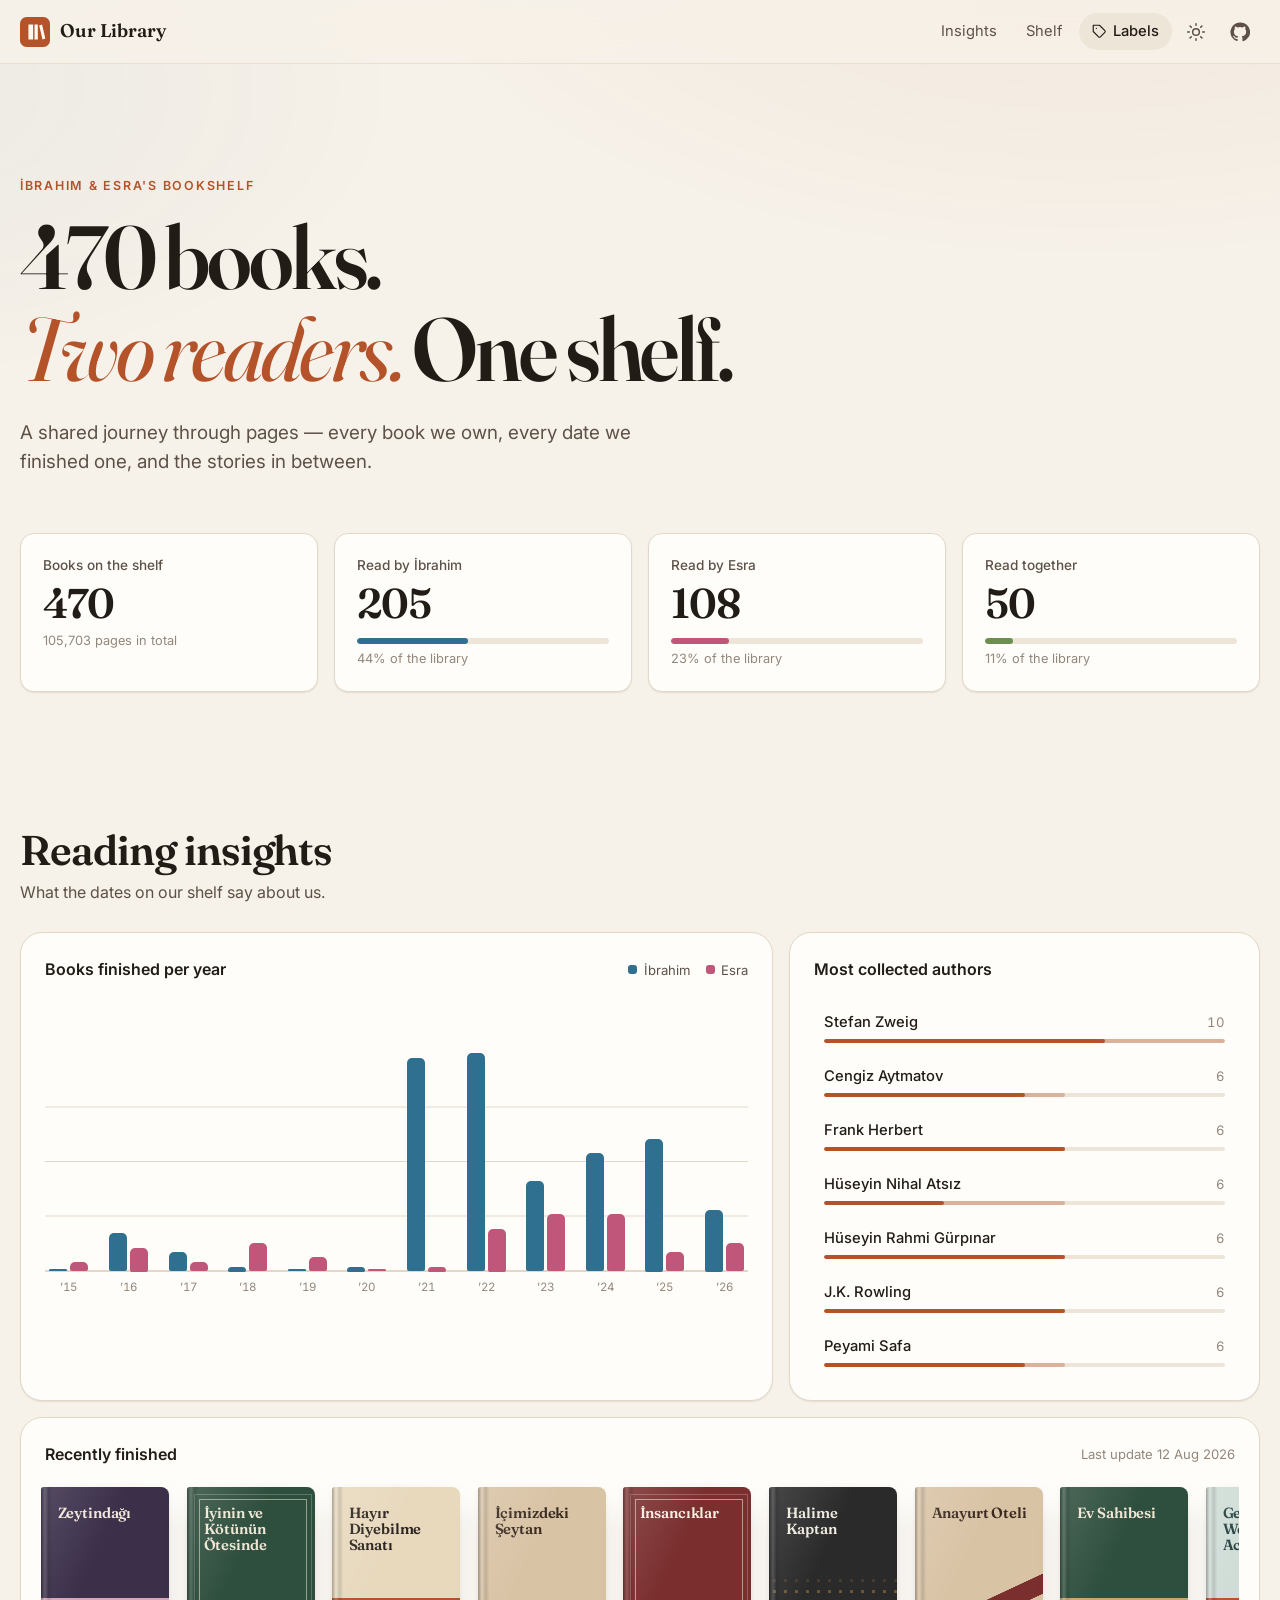
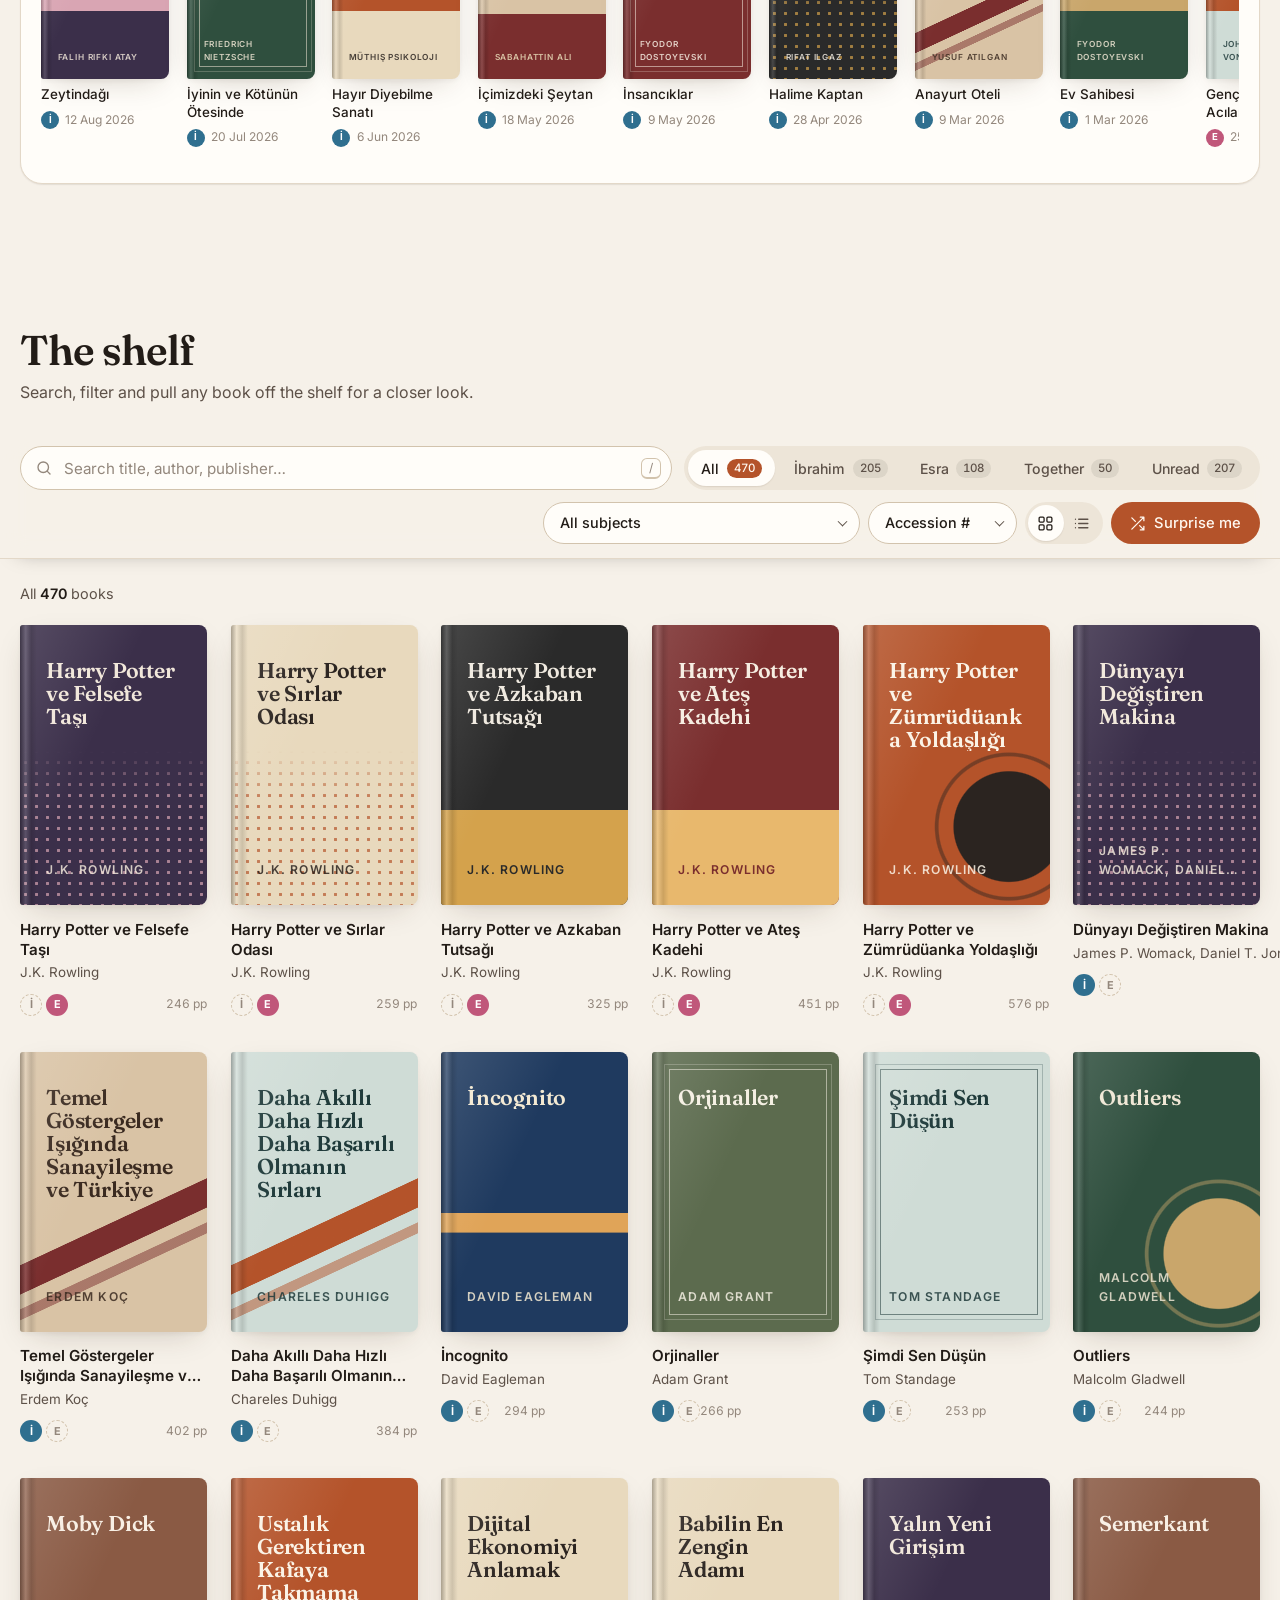
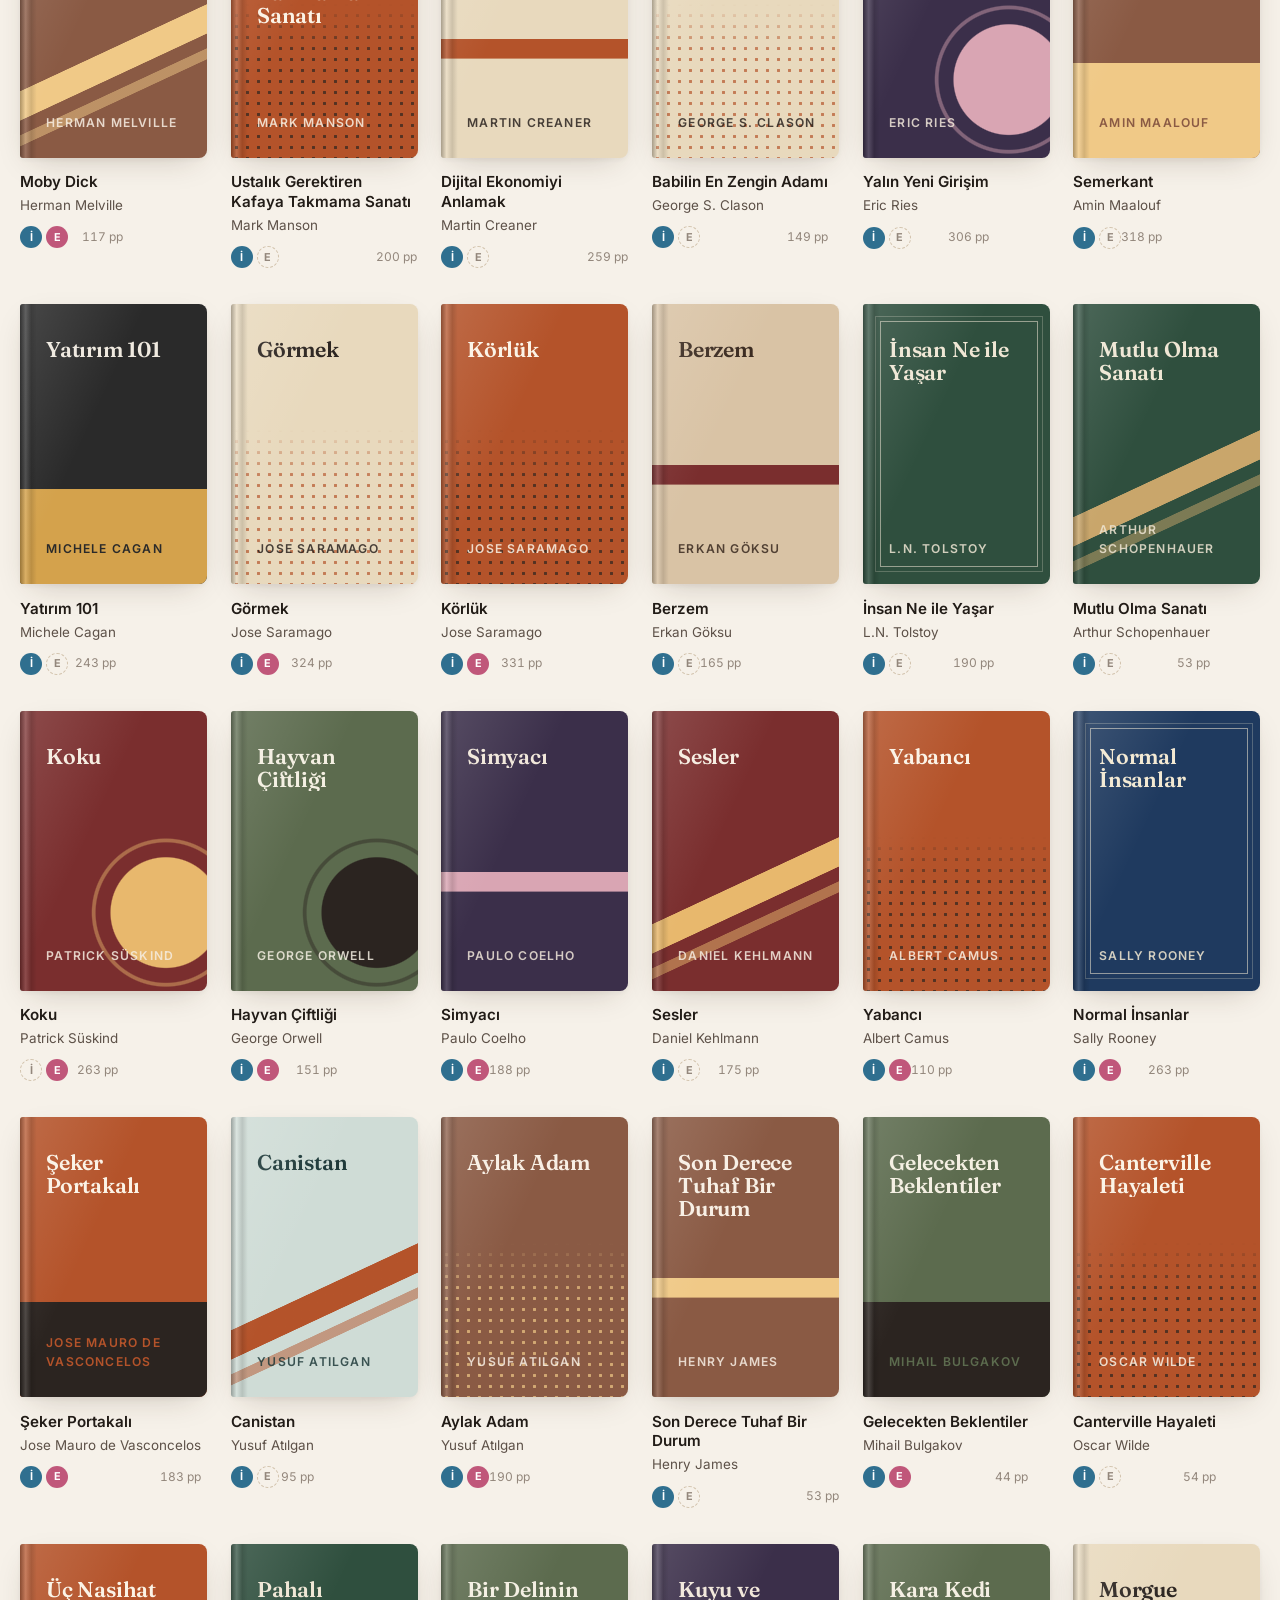
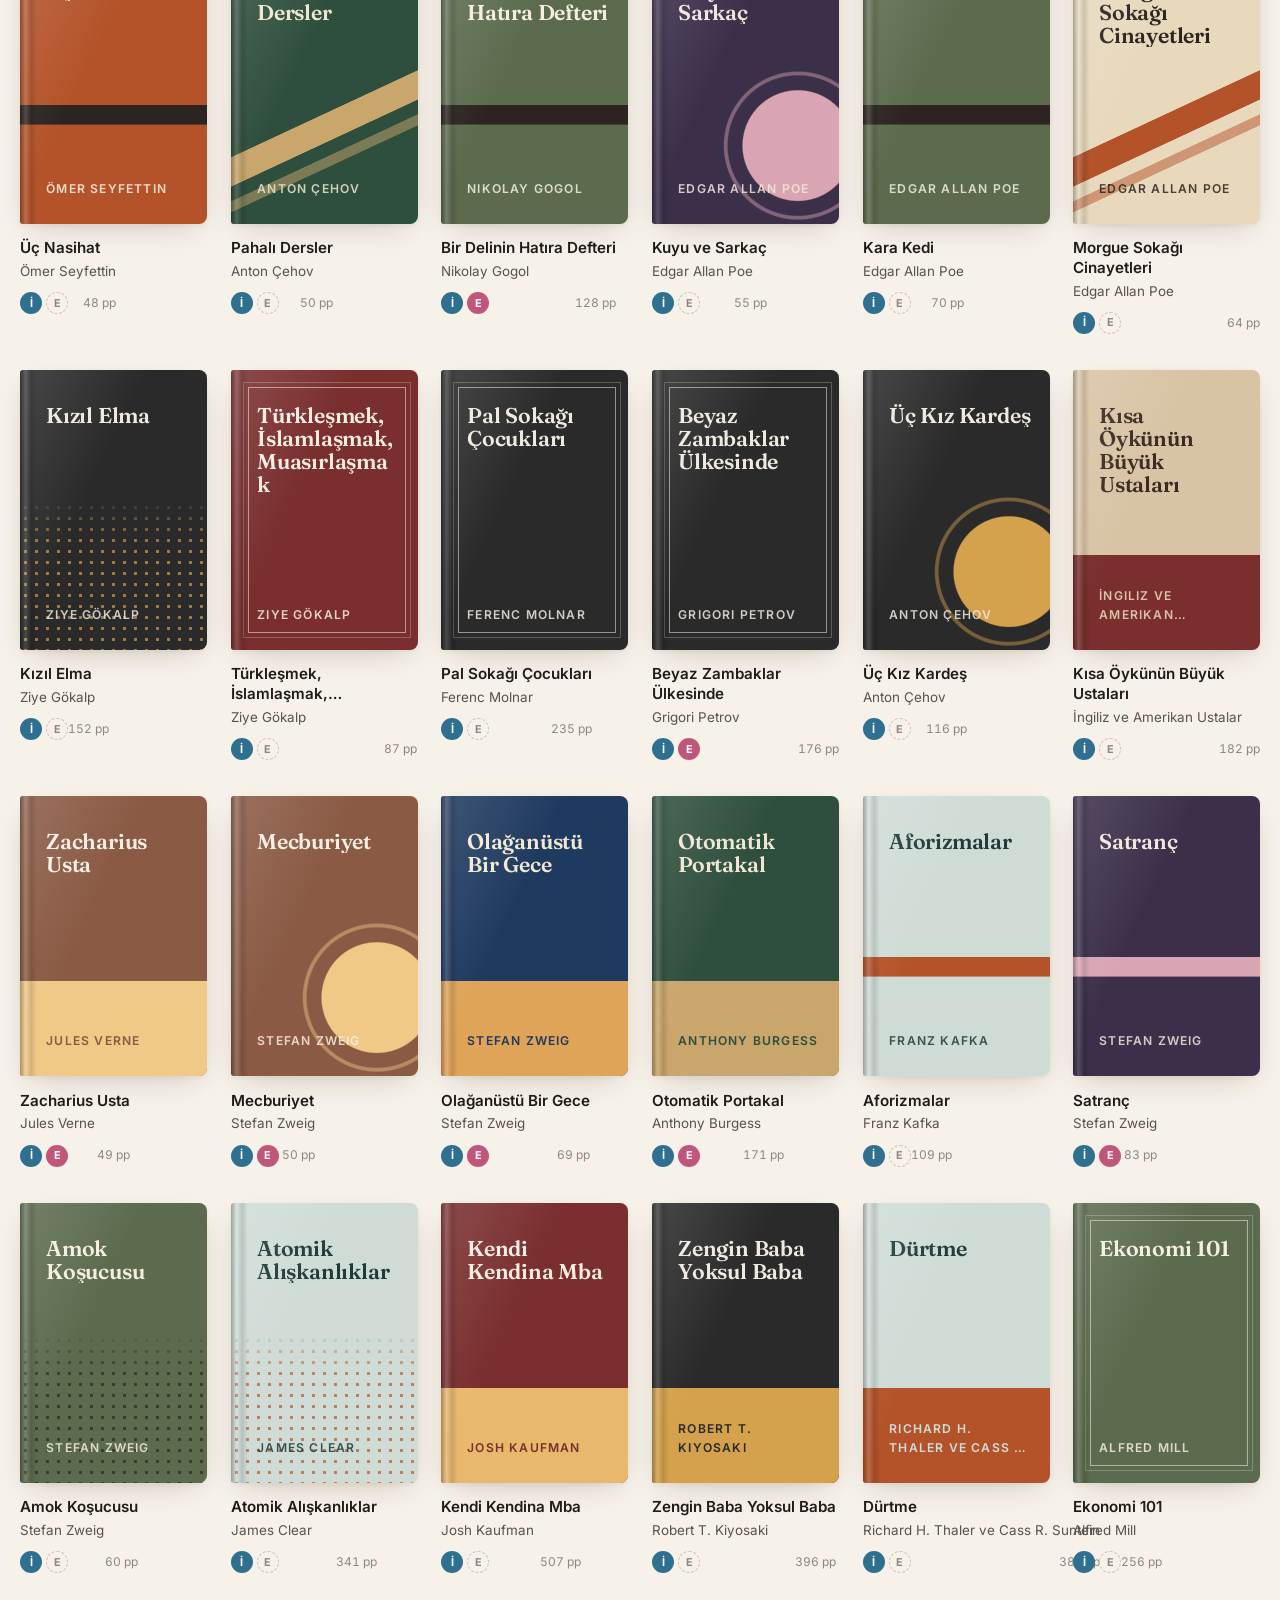
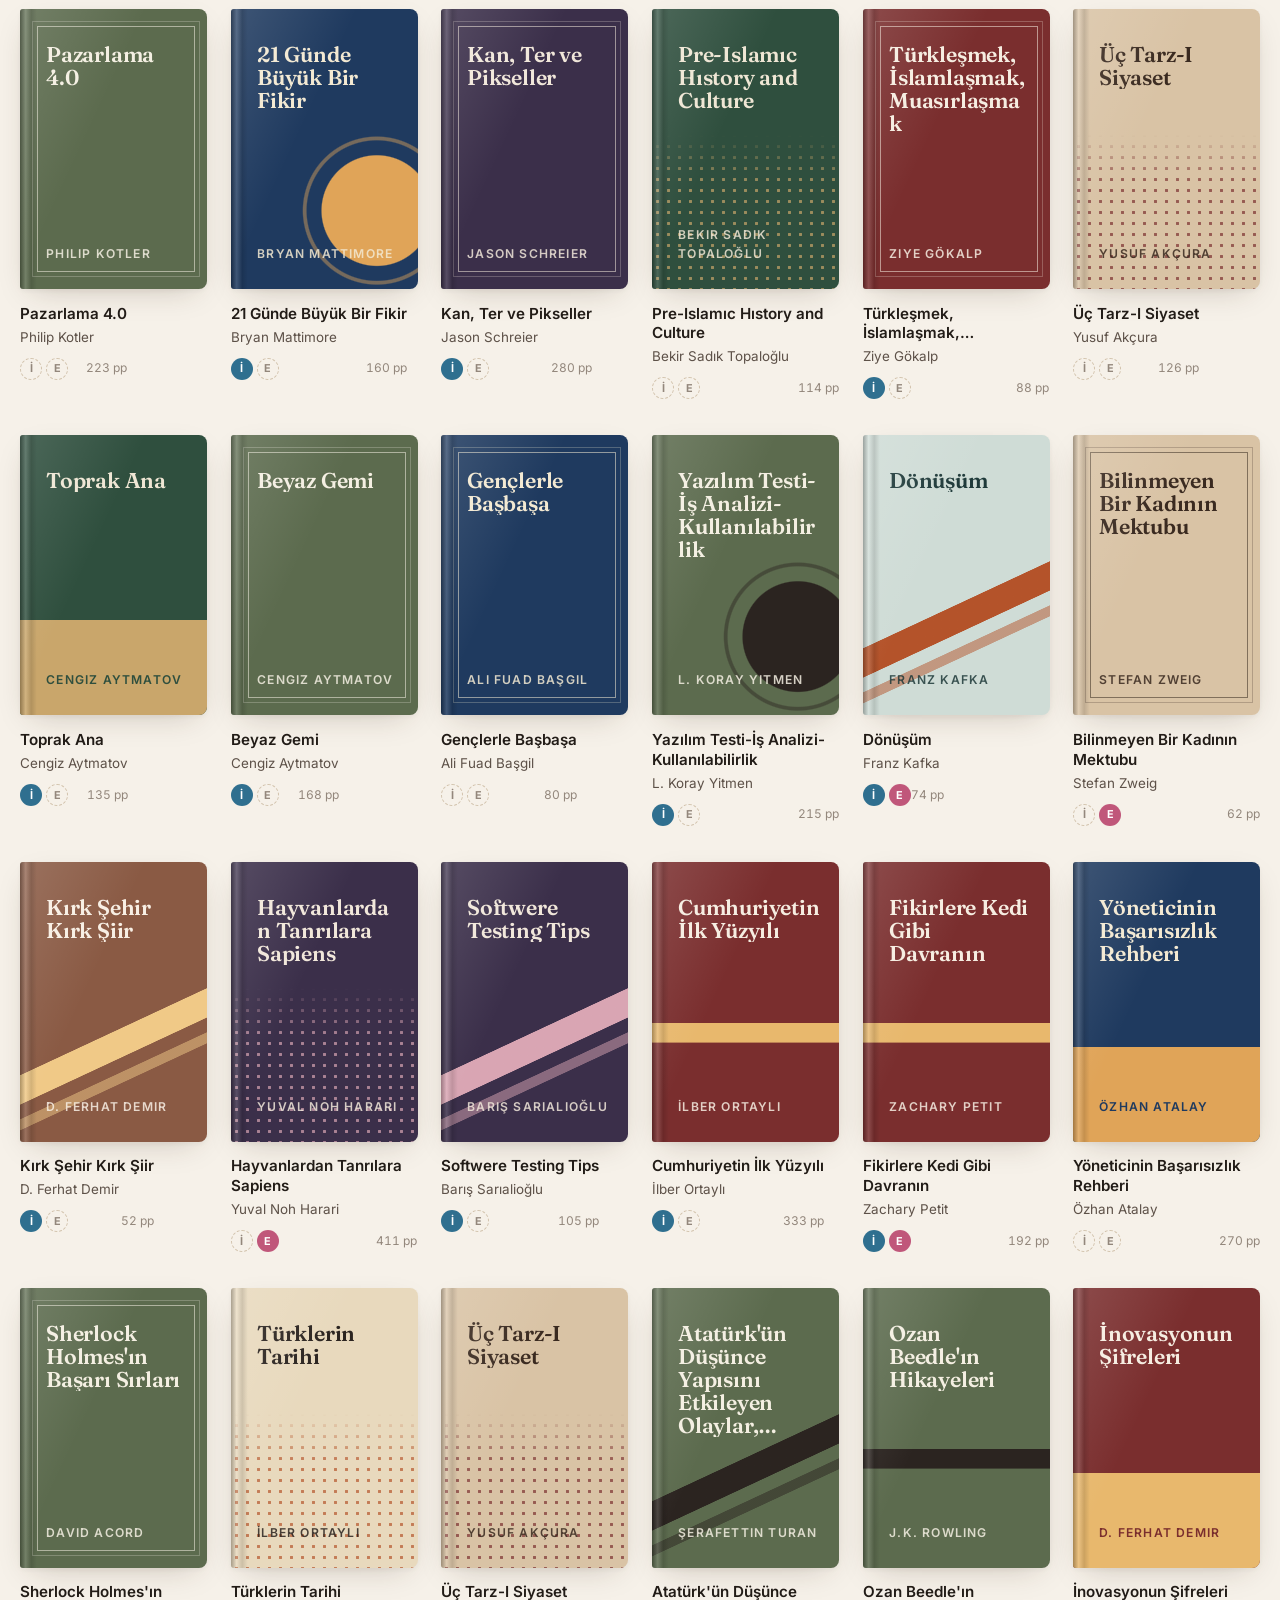
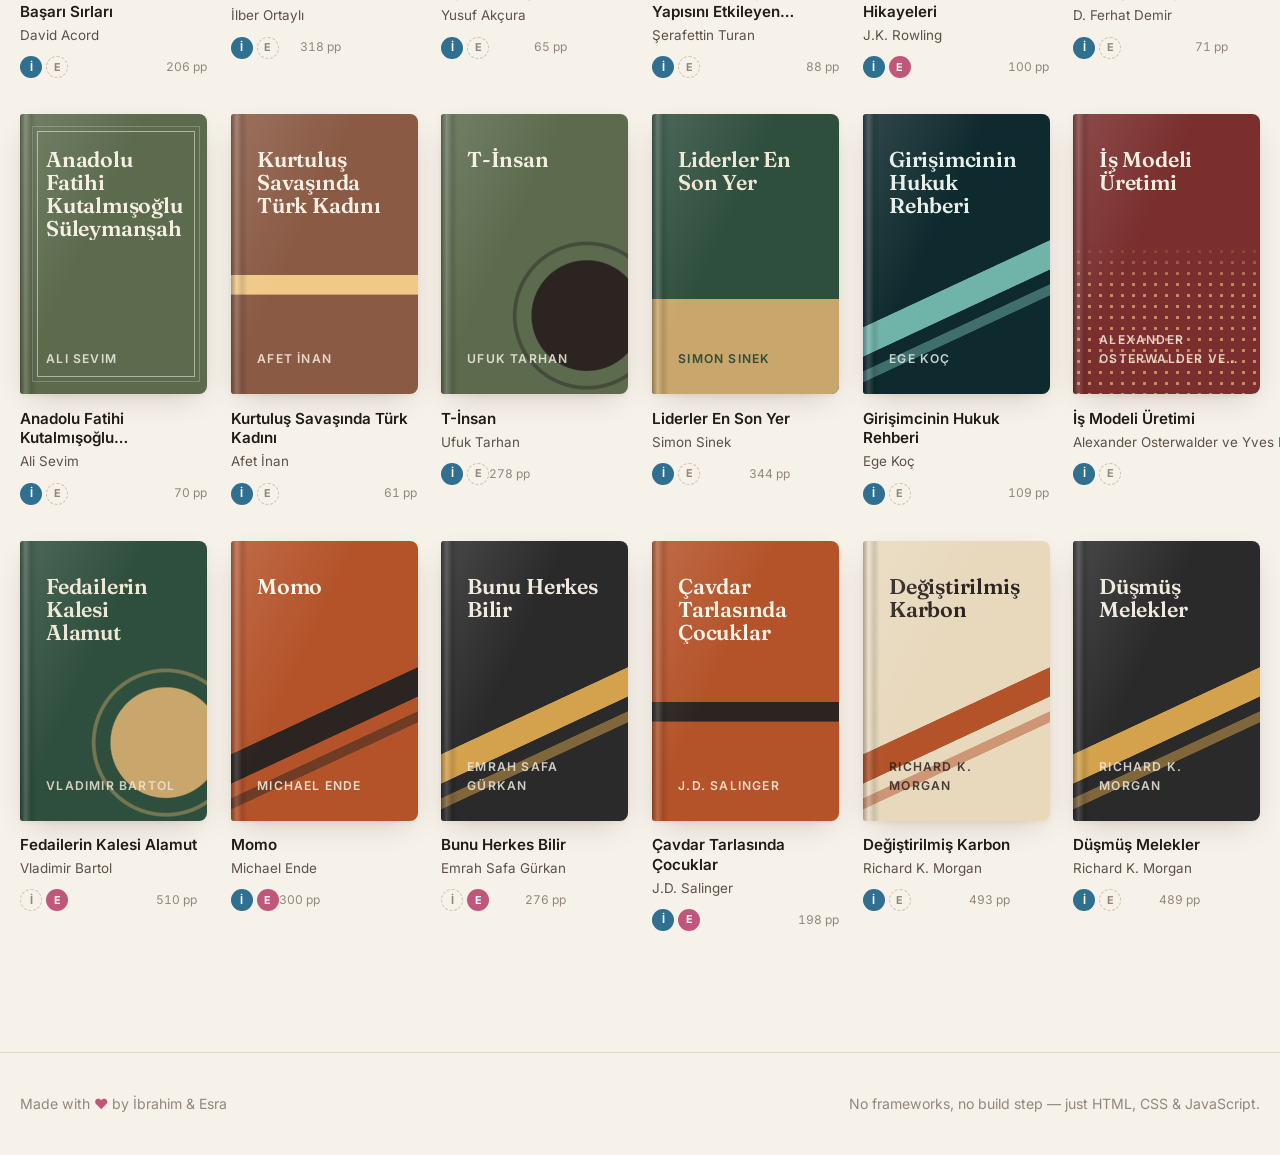
==== commit e487f3de: "Add library catalog fields and A4 label studio" ====
--- a/index.html
+++ b/index.html
@@ -45,6 +45,10 @@
             <div class="topbar-actions">
                 <a class="nav-link" href="#insights">Insights</a>
                 <a class="nav-link" href="#shelf">Shelf</a>
+                <a class="nav-link nav-link-pill" href="labels.html">
+                    <svg viewBox="0 0 24 24" aria-hidden="true"><path d="M20.59 13.41l-7.17 7.17a2 2 0 0 1-2.83 0L2 12V2h10l8.59 8.59a2 2 0 0 1 0 2.82z"/><line x1="7" y1="7" x2="7.01" y2="7"/></svg>
+                    <span>Labels</span>
+                </a>
                 <button class="icon-btn" id="themeToggle" type="button" aria-label="Toggle dark mode">
                     <svg class="icon-sun" viewBox="0 0 24 24" aria-hidden="true"><circle cx="12" cy="12" r="4"/><path d="M12 2v2M12 20v2M4.93 4.93l1.41 1.41M17.66 17.66l1.41 1.41M2 12h2M20 12h2M4.93 19.07l1.41-1.41M17.66 6.34l1.41-1.41"/></svg>
                     <svg class="icon-moon" viewBox="0 0 24 24" aria-hidden="true"><path d="M21 12.79A9 9 0 1 1 11.21 3 7 7 0 0 0 21 12.79z"/></svg>
@@ -130,9 +134,16 @@
 
                     <div class="toolbar-end">
                         <label class="select">
+                            <span class="sr-only">Filter by subject</span>
+                            <select id="categoryFilter">
+                                <option value="all">All subjects</option>
+                            </select>
+                        </label>
+                        <label class="select">
                             <span class="sr-only">Sort books</span>
                             <select id="sortSelect">
-                                <option value="shelf">Shelf order</option>
+                                <option value="shelf">Accession #</option>
+                                <option value="call">Call number</option>
                                 <option value="recent">Recently read</option>
                                 <option value="title">Title A–Z</option>
                                 <option value="author">Author A–Z</option>
@@ -187,6 +198,8 @@
     </dialog>
 
     <script src="data.js"></script>
+    <script src="catalog.js"></script>
+    <script src="codes.js"></script>
     <script src="app.js" defer></script>
 </body>
 </html>
--- a/style.css
+++ b/style.css
@@ -977,7 +977,8 @@
 
 @media (max-width: 680px) {
     .container { width: min(100% - 1.5rem, 1240px); }
-    .nav-link { display: none; }
+    .nav-link:not(.nav-link-pill) { display: none; }
+    .select select { max-width: 150px; text-overflow: ellipsis; }
     .stat { padding: 1.1rem; }
     .stat-value { font-size: 2.1rem; }
     .panel { padding: 1.15rem; border-radius: var(--radius); }
@@ -999,3 +1000,116 @@
     .stats { grid-template-columns: 1fr 1fr; gap: .6rem; }
     .stat-label { font-size: .78rem; }
 }
+
+/* ---------- Catalogue metadata & QR in modal ---------- */
+.nav-link-pill {
+    display: inline-flex;
+    align-items: center;
+    gap: .4rem;
+    background: var(--bg-sunk);
+    color: var(--ink);
+    font-weight: 500;
+}
+.nav-link-pill:hover { background: var(--accent); color: var(--accent-ink); }
+.nav-link-pill svg { width: 15px; height: 15px; }
+
+.book-meta-right {
+    display: inline-flex;
+    align-items: center;
+    gap: .5rem;
+    min-width: 0;
+}
+.book-call {
+    display: none;
+    font-size: .72rem;
+    font-family: ui-monospace, 'SF Mono', Menlo, monospace;
+    color: var(--ink-faint);
+    white-space: nowrap;
+}
+.books[data-view='list'] .book-call { display: inline; }
+
+.pill-flag {
+    display: inline-flex;
+    align-items: center;
+    height: 20px;
+    padding: 0 .5rem;
+    border-radius: 99px;
+    font-size: .68rem;
+    font-weight: 600;
+    letter-spacing: .02em;
+}
+.pill-missing { background: color-mix(in srgb, #c23b2b 16%, transparent); color: #c23b2b; }
+.pill-loan { background: color-mix(in srgb, var(--accent) 16%, transparent); color: var(--accent); }
+[data-theme='dark'] .pill-missing { color: #ff8a7a; }
+
+.modal-tag {
+    display: flex;
+    align-items: center;
+    justify-content: space-between;
+    gap: .5rem;
+    margin-top: .9rem;
+    padding: .5rem .7rem;
+    border-radius: var(--radius-sm);
+    background: var(--bg-elev);
+    border: 1px solid var(--line);
+    border-left: 4px solid var(--c, var(--accent));
+    font-family: ui-monospace, 'SF Mono', Menlo, monospace;
+    font-size: .78rem;
+}
+.modal-tag-call { font-weight: 600; color: var(--ink); }
+.modal-tag-acc { color: var(--ink-faint); }
+
+.catalog-dl {
+    margin-top: 1.5rem;
+    display: grid;
+    grid-template-columns: repeat(auto-fill, minmax(175px, 1fr));
+    gap: .65rem 1.25rem;
+    padding: 1rem 1.1rem;
+    border-radius: var(--radius);
+    background: var(--bg);
+    border: 1px solid var(--line);
+}
+.catalog-dl dt {
+    font-size: .7rem;
+    font-weight: 600;
+    text-transform: uppercase;
+    letter-spacing: .08em;
+    color: var(--ink-faint);
+}
+.catalog-dl dd {
+    font-size: .88rem;
+    color: var(--ink);
+    margin-top: .1rem;
+    word-break: break-word;
+}
+.cat-dot {
+    display: inline-block;
+    width: 8px; height: 8px;
+    border-radius: 50%;
+    background: var(--c, var(--accent));
+    margin-right: .4rem;
+    vertical-align: middle;
+}
+
+.modal-actions {
+    margin-top: 1.4rem;
+    display: flex;
+    align-items: center;
+    justify-content: space-between;
+    gap: 1rem;
+    flex-wrap: wrap;
+}
+.modal-qr {
+    display: inline-flex;
+    align-items: center;
+    gap: .75rem;
+    font-size: .78rem;
+    color: var(--ink-faint);
+}
+.modal-qr-svg {
+    width: 56px;
+    height: 56px;
+    border-radius: 6px;
+    border: 1px solid var(--line);
+    flex: none;
+}
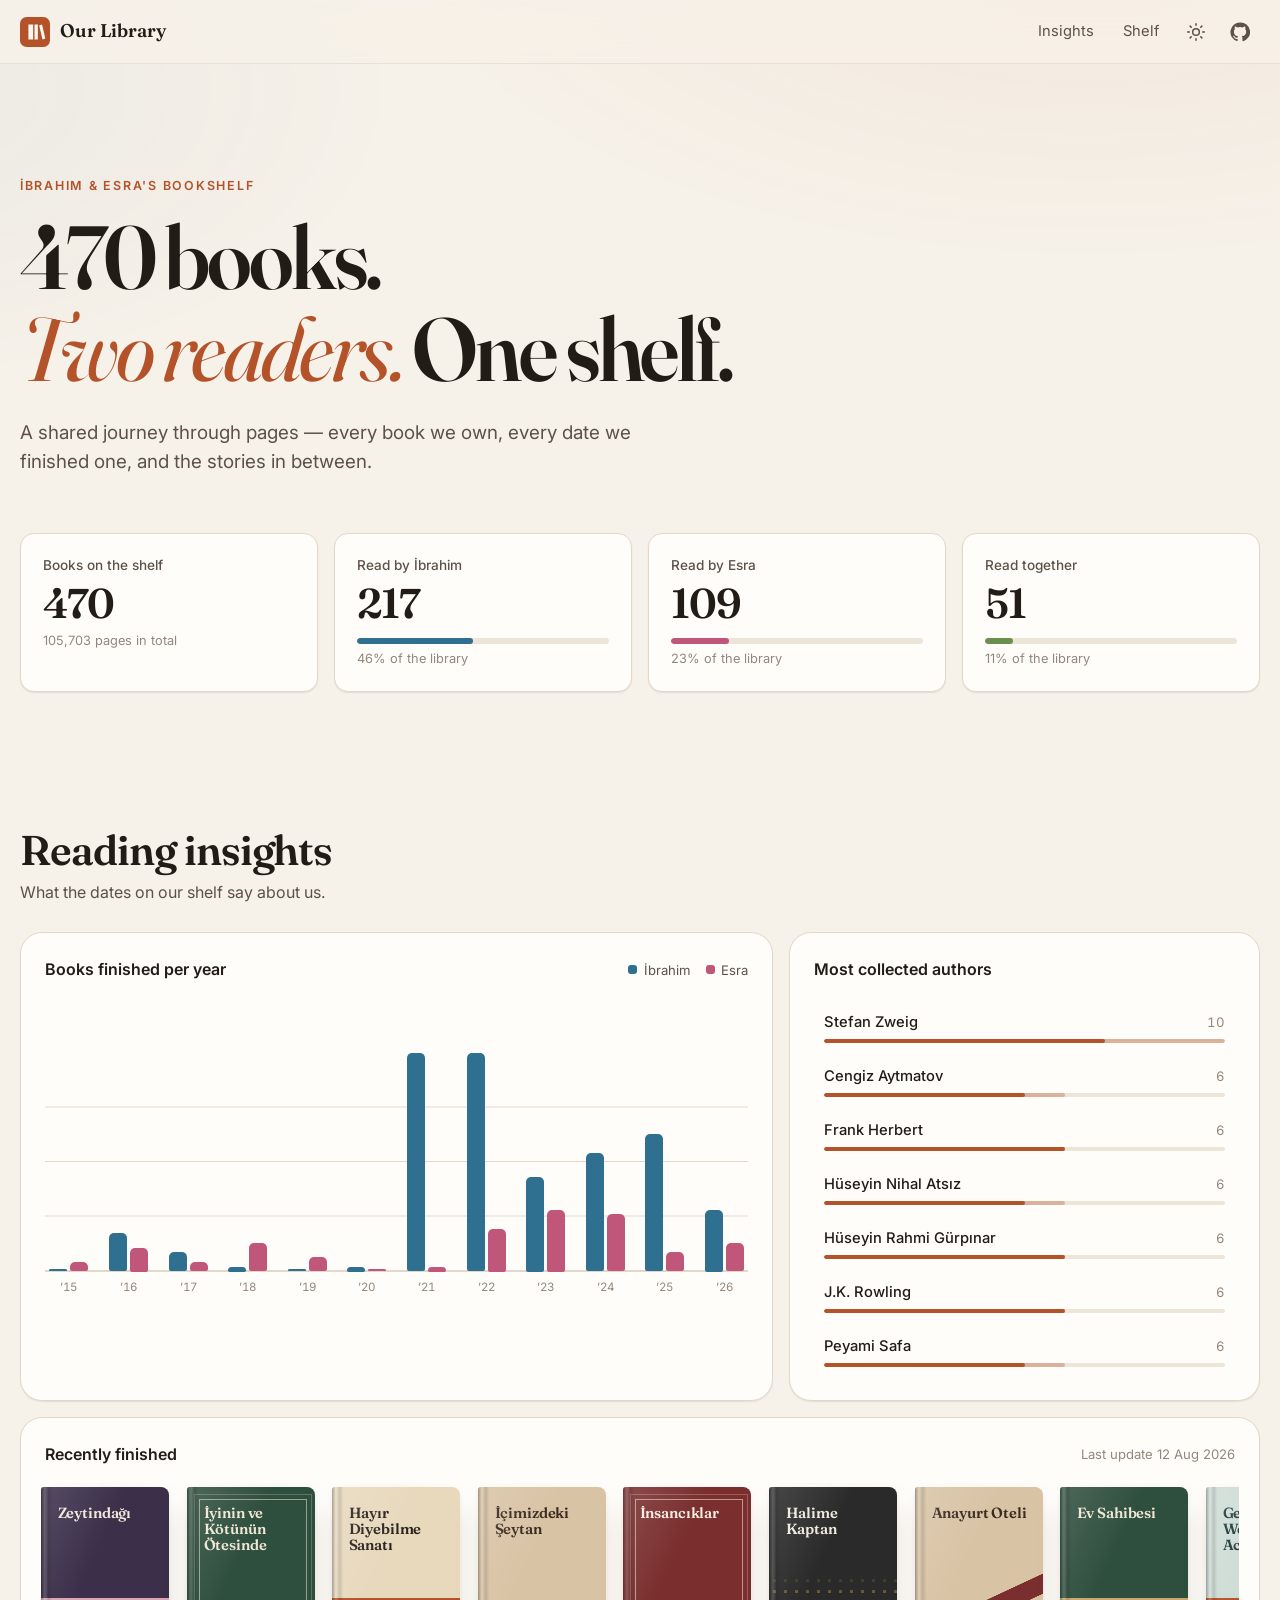
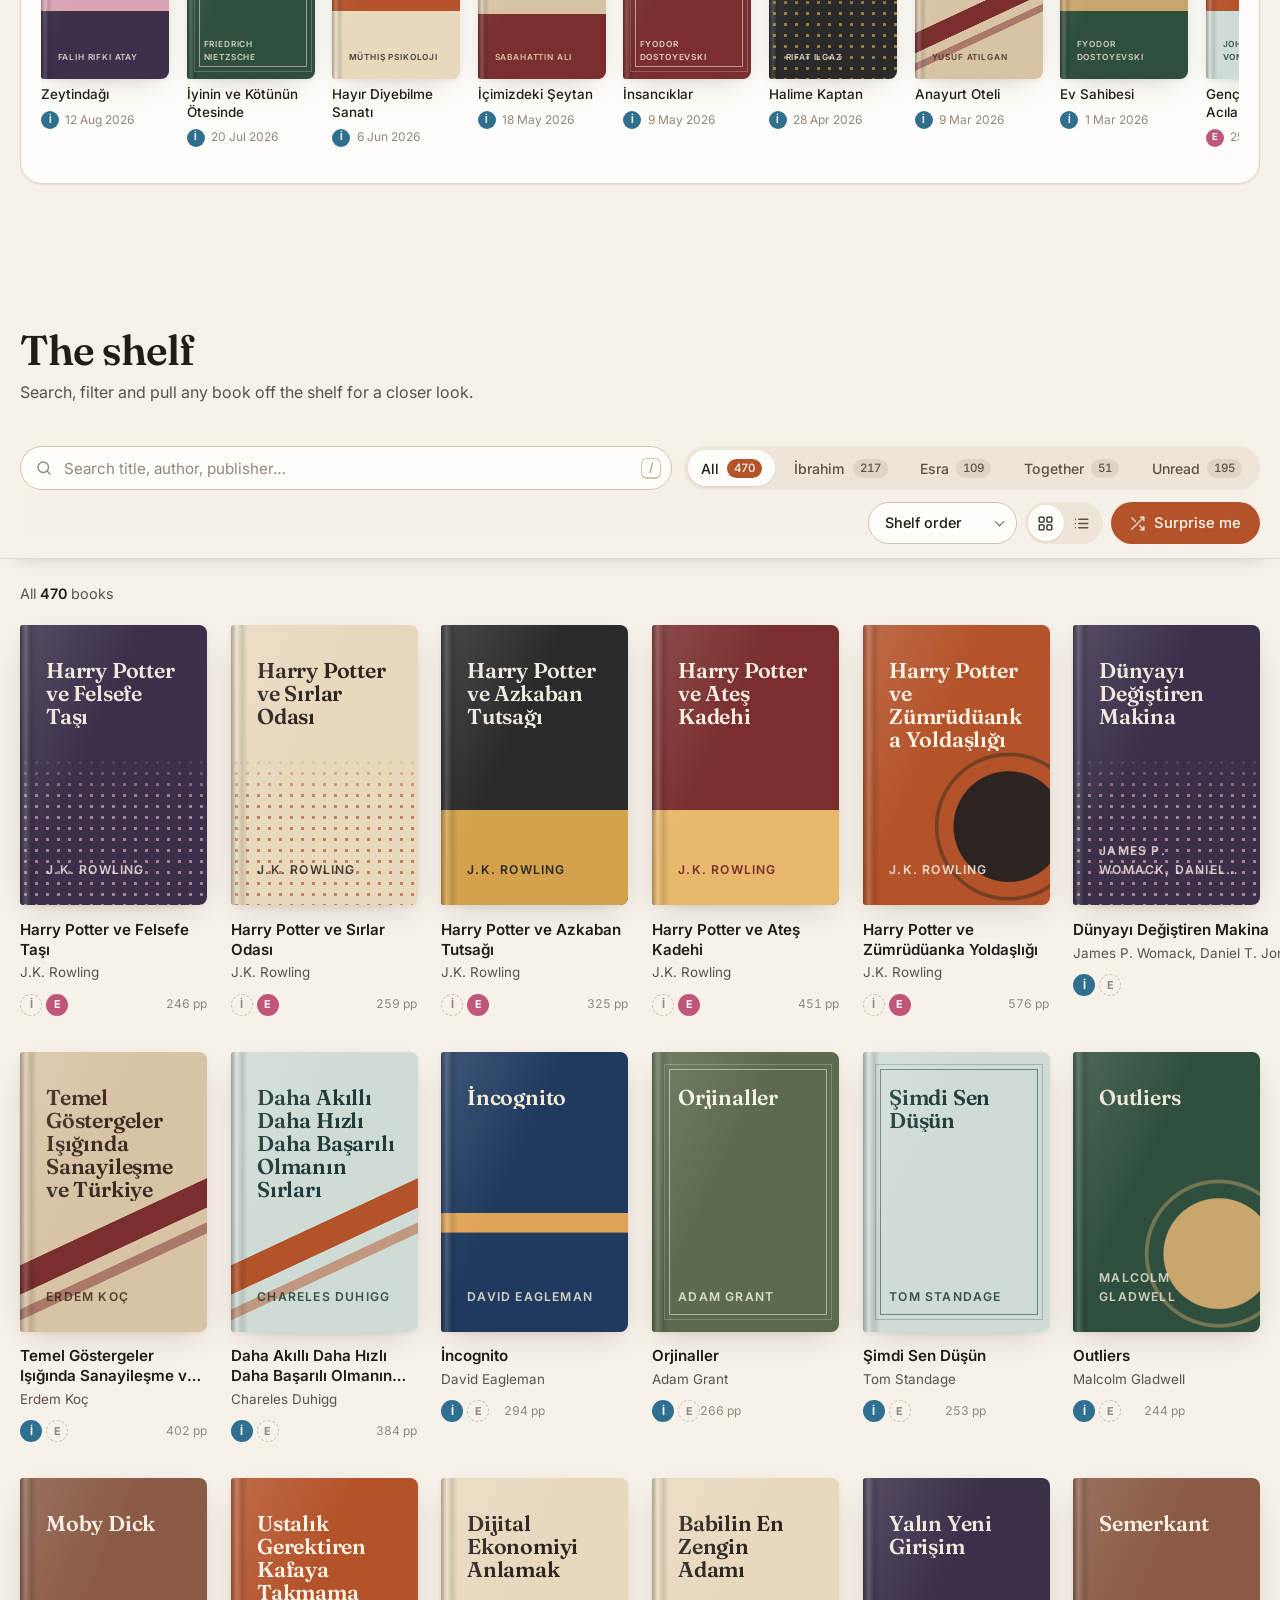
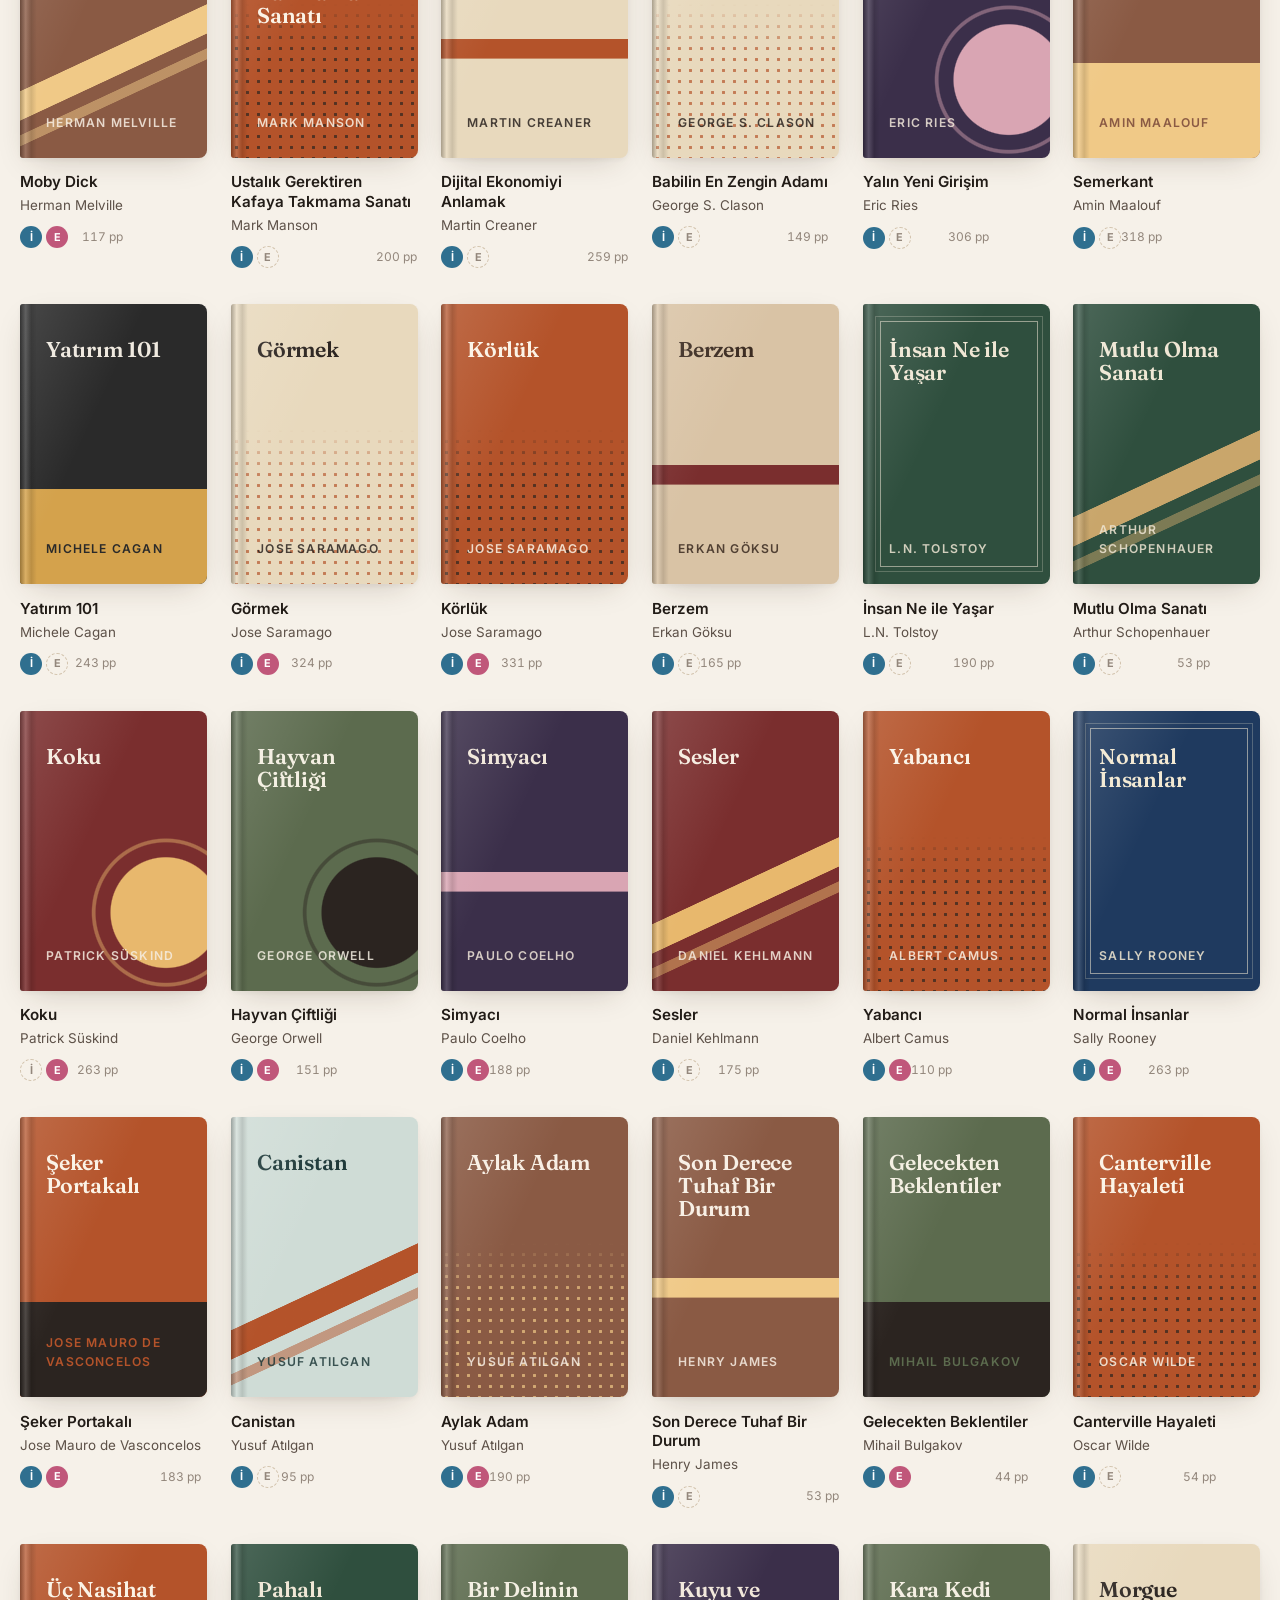
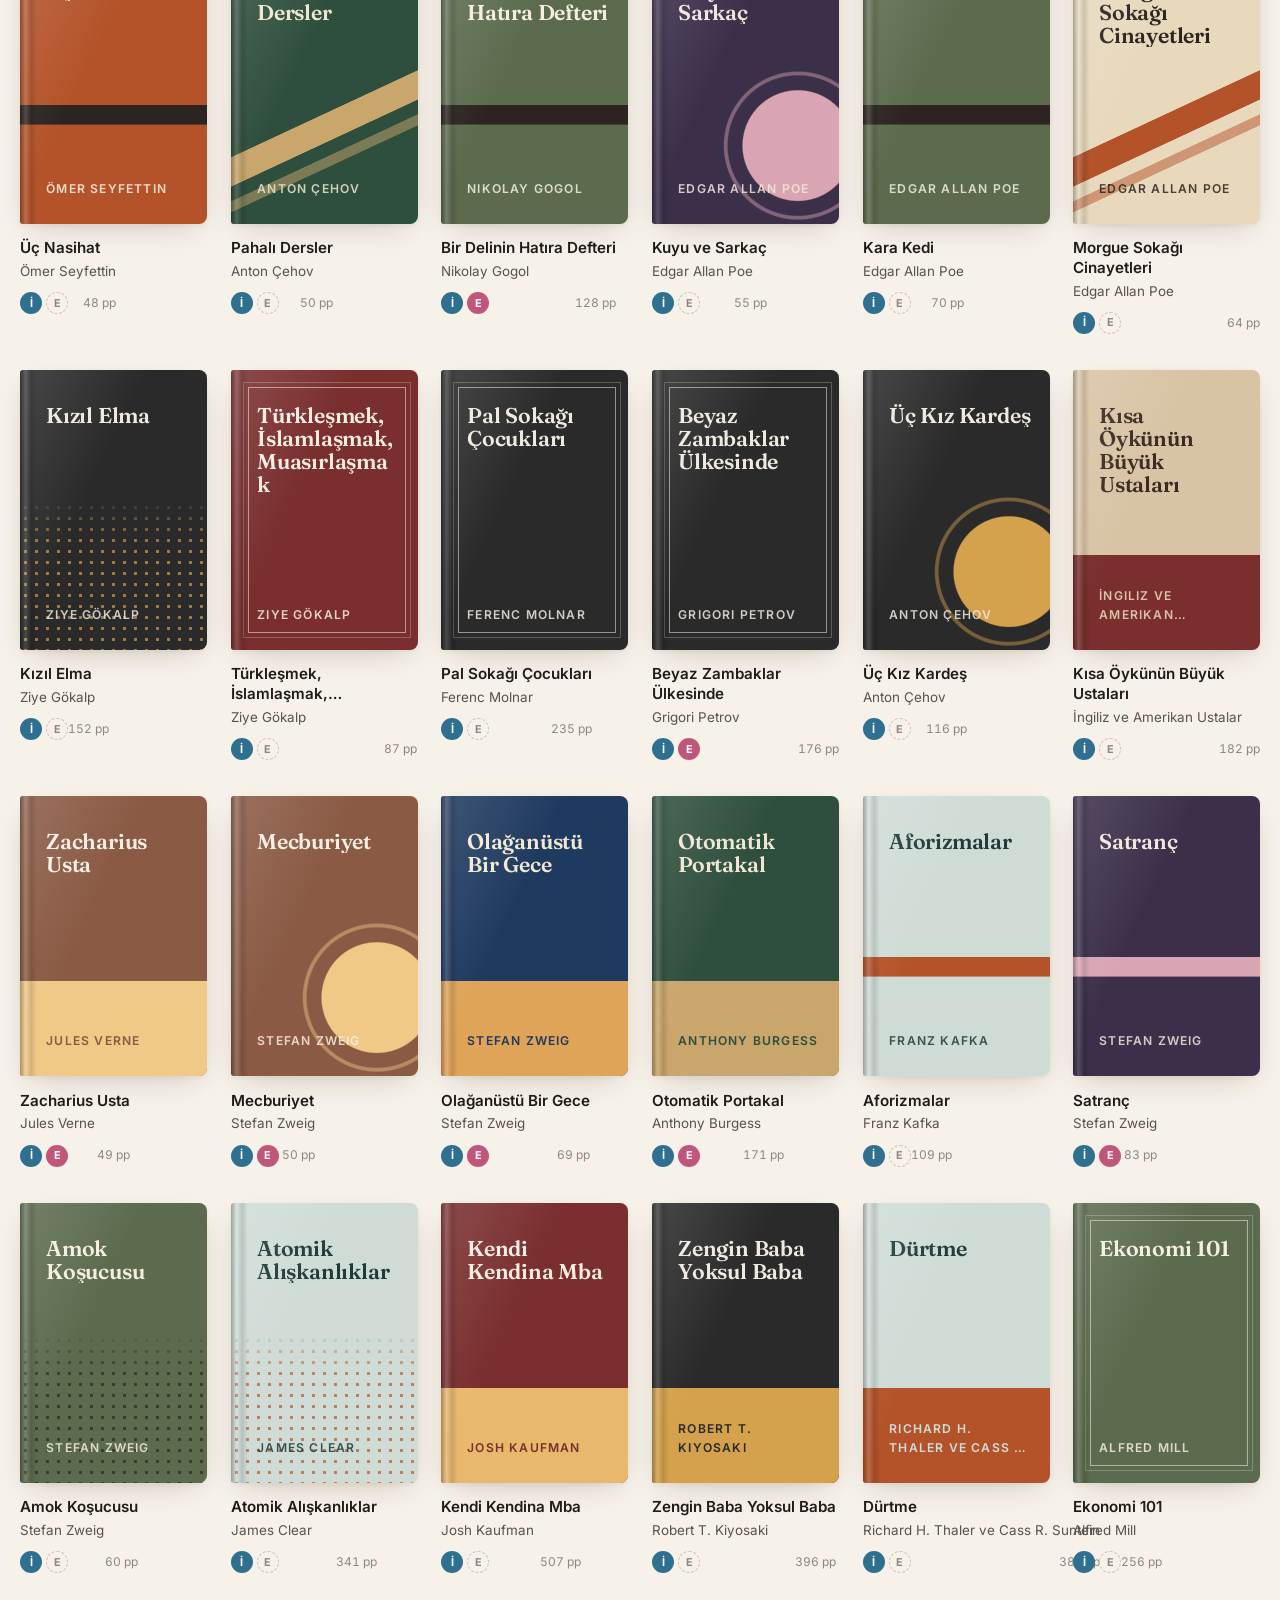
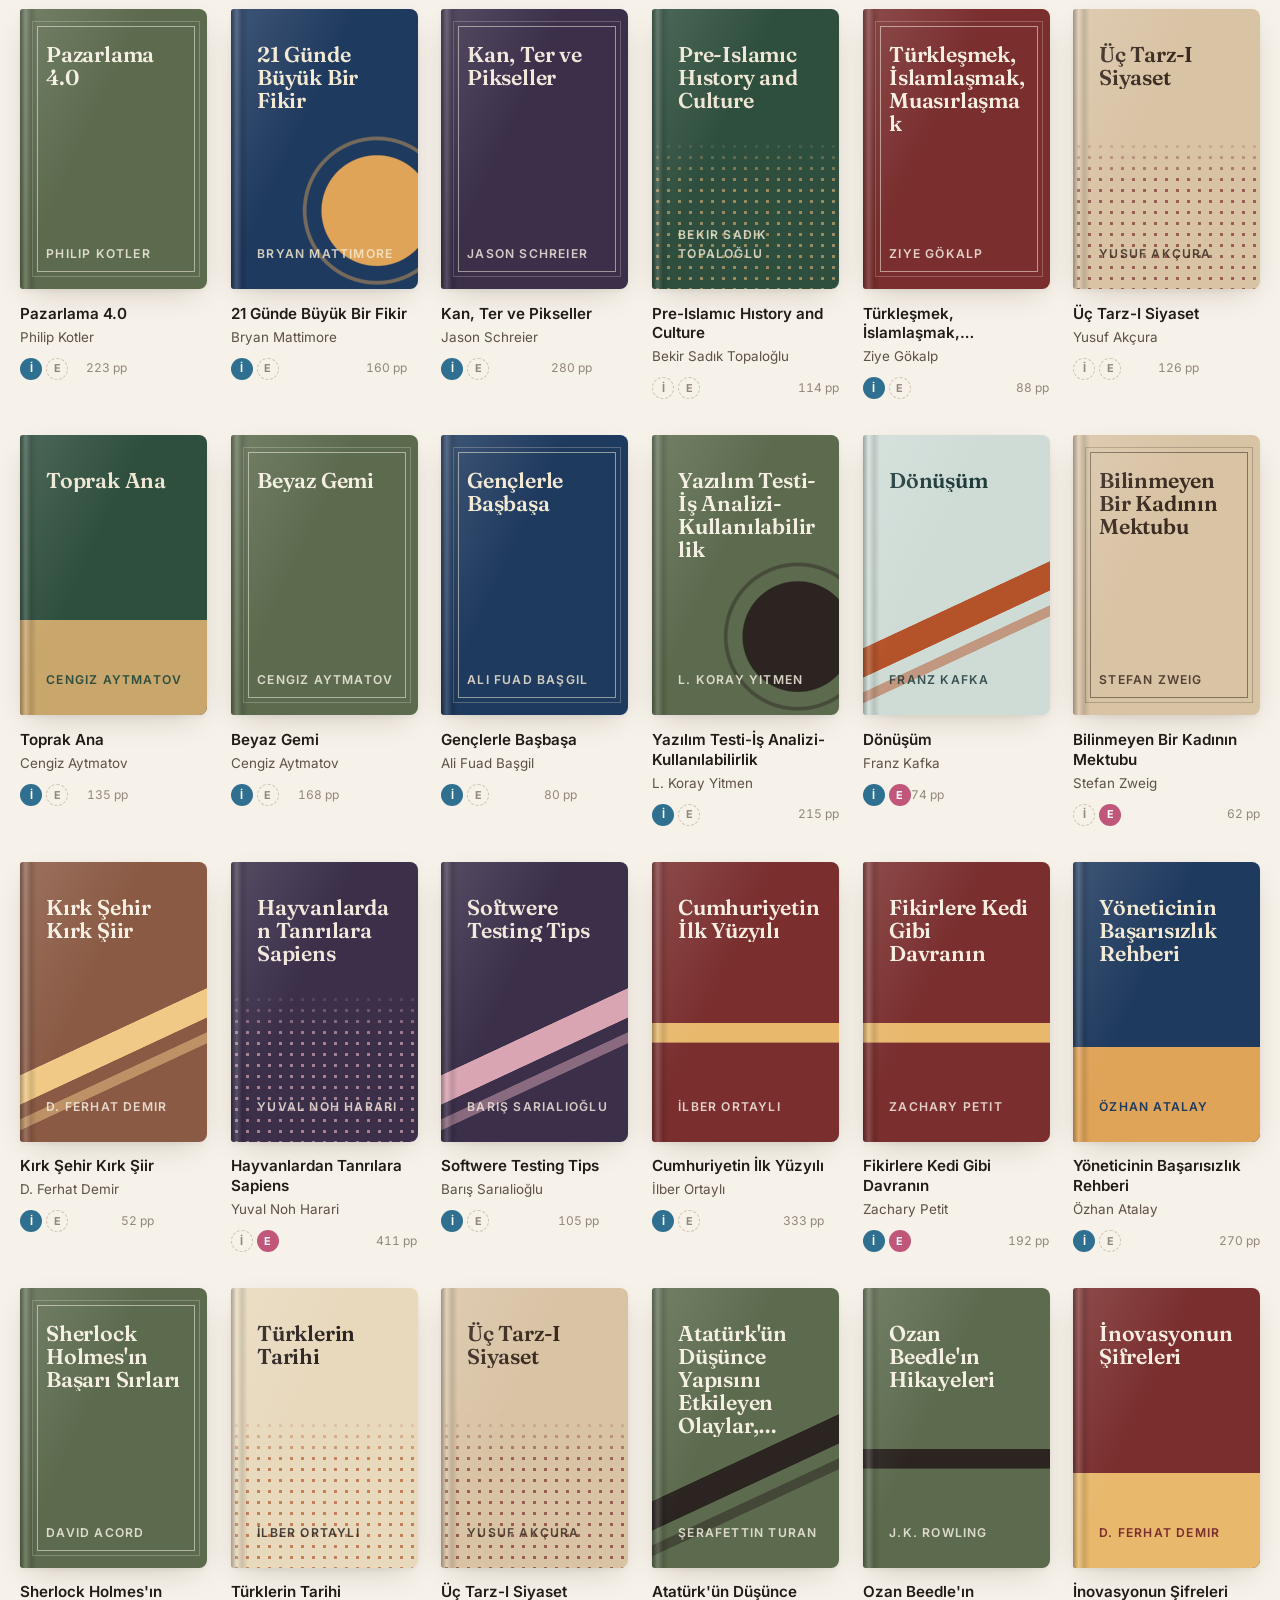
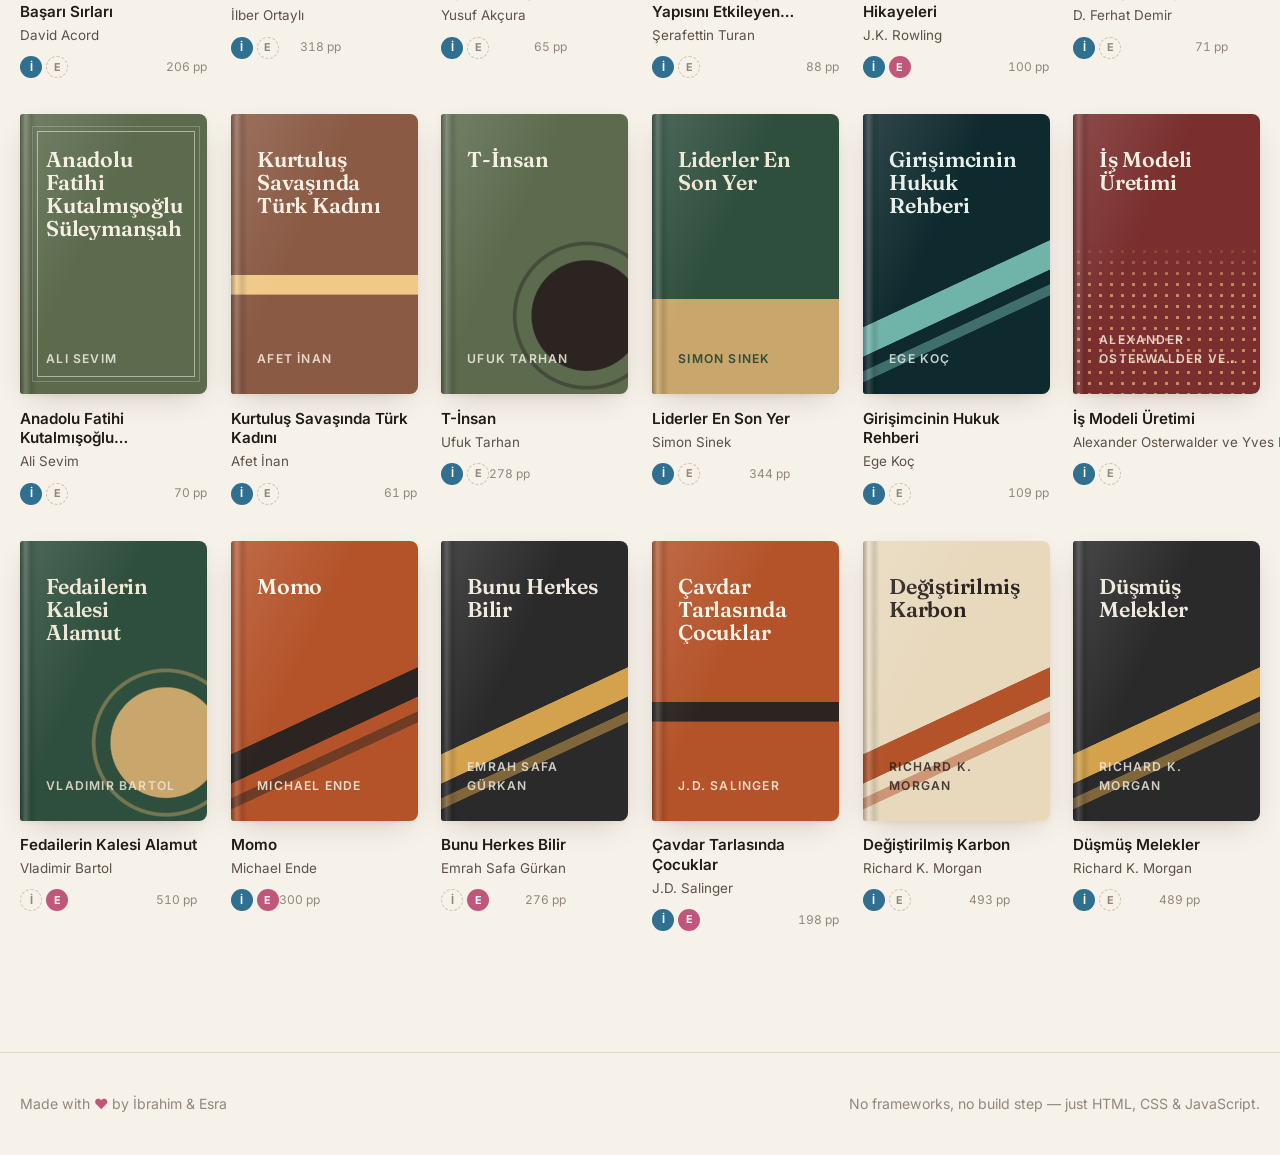
==== commit 61f62fd8: "Configure custom domain library.cevher.net and polish undated reads" ====
--- a/index.html
+++ b/index.html
@@ -10,7 +10,8 @@
     <meta property="og:title" content="Our Digital Library">
     <meta property="og:description" content="A shared journey through pages — İbrahim &amp; Esra's personal library.">
     <meta property="og:type" content="website">
-    <meta property="og:url" content="https://cevherk.github.io/library/">
+    <meta property="og:url" content="https://library.cevher.net/">
+    <link rel="canonical" href="https://library.cevher.net/">
     <link rel="icon" href="data:image/svg+xml,%3Csvg xmlns='http://www.w3.org/2000/svg' viewBox='0 0 64 64'%3E%3Crect width='64' height='64' rx='14' fill='%23b4532a'/%3E%3Cpath d='M18 16h10v32H18zM31 16h7v32h-7zM41 18l6-2 7 30-6 2z' fill='%23f6f1e9'/%3E%3C/svg%3E">
 
     <!-- Apply saved / system theme before first paint to avoid a flash -->
@@ -45,10 +46,6 @@
             <div class="topbar-actions">
                 <a class="nav-link" href="#insights">Insights</a>
                 <a class="nav-link" href="#shelf">Shelf</a>
-                <a class="nav-link nav-link-pill" href="labels.html">
-                    <svg viewBox="0 0 24 24" aria-hidden="true"><path d="M20.59 13.41l-7.17 7.17a2 2 0 0 1-2.83 0L2 12V2h10l8.59 8.59a2 2 0 0 1 0 2.82z"/><line x1="7" y1="7" x2="7.01" y2="7"/></svg>
-                    <span>Labels</span>
-                </a>
                 <button class="icon-btn" id="themeToggle" type="button" aria-label="Toggle dark mode">
                     <svg class="icon-sun" viewBox="0 0 24 24" aria-hidden="true"><circle cx="12" cy="12" r="4"/><path d="M12 2v2M12 20v2M4.93 4.93l1.41 1.41M17.66 17.66l1.41 1.41M2 12h2M20 12h2M4.93 19.07l1.41-1.41M17.66 6.34l1.41-1.41"/></svg>
                     <svg class="icon-moon" viewBox="0 0 24 24" aria-hidden="true"><path d="M21 12.79A9 9 0 1 1 11.21 3 7 7 0 0 0 21 12.79z"/></svg>
@@ -134,16 +131,9 @@
 
                     <div class="toolbar-end">
                         <label class="select">
-                            <span class="sr-only">Filter by subject</span>
-                            <select id="categoryFilter">
-                                <option value="all">All subjects</option>
-                            </select>
-                        </label>
-                        <label class="select">
                             <span class="sr-only">Sort books</span>
                             <select id="sortSelect">
-                                <option value="shelf">Accession #</option>
-                                <option value="call">Call number</option>
+                                <option value="shelf">Shelf order</option>
                                 <option value="recent">Recently read</option>
                                 <option value="title">Title A–Z</option>
                                 <option value="author">Author A–Z</option>
@@ -198,8 +188,6 @@
     </dialog>
 
     <script src="data.js"></script>
-    <script src="catalog.js"></script>
-    <script src="codes.js"></script>
     <script src="app.js" defer></script>
 </body>
 </html>
